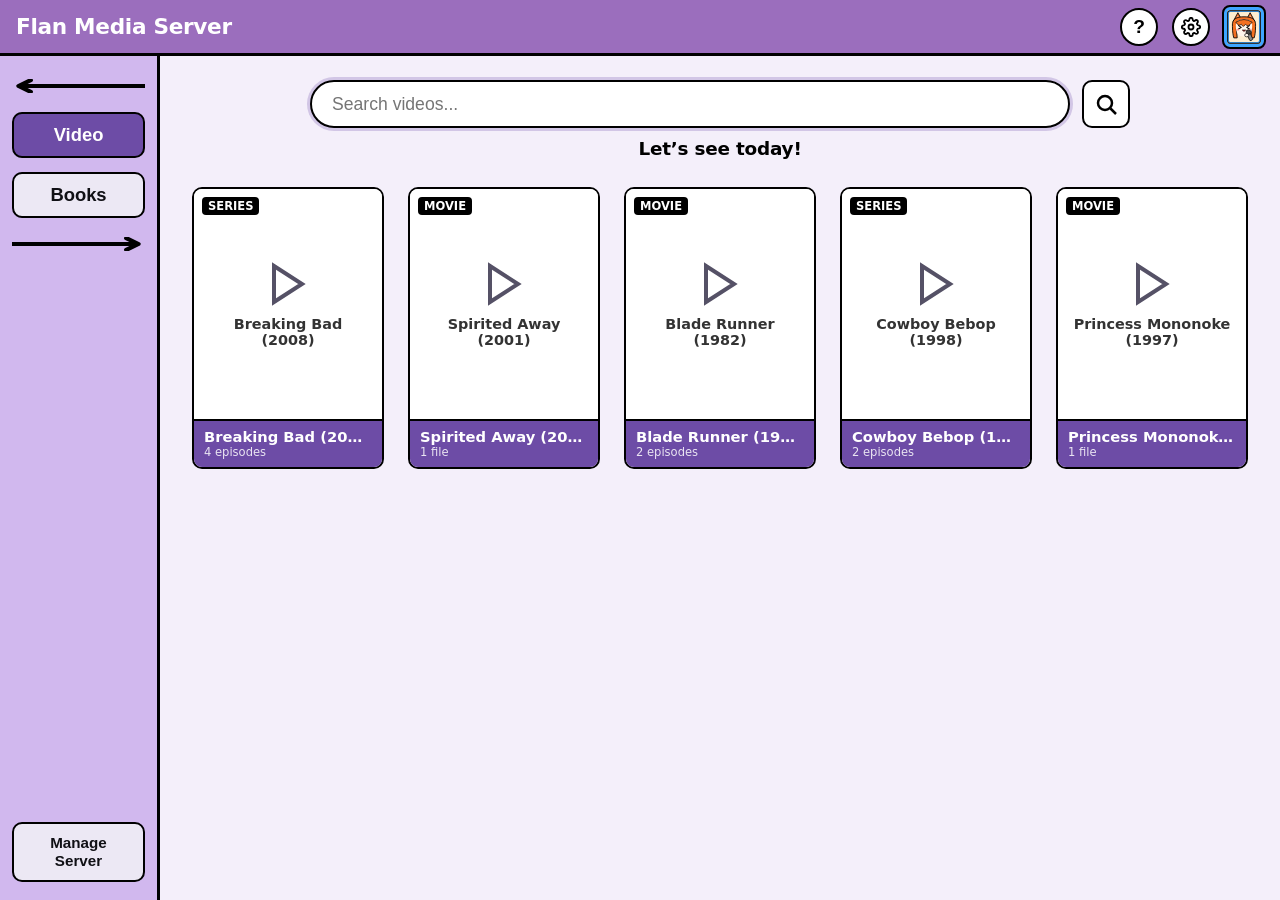
==== prototype-mockup/index.html @ 85c6271f "An actually pretty good prototype!! I designed the interface screens with figma and then quickly mad" ====
<!DOCTYPE html>
<html lang="en">
<head>
  <meta charset="UTF-8">
  <meta name="viewport" content="width=device-width, initial-scale=1.0">
  <title>Flan Media Server - Interactive Prototype</title>
  <link rel="stylesheet" href="css/style.css">
</head>
<body>

  <!-- =========================================================================
       TOP HEADER BAR (Visible across all views)
       ========================================================================= -->
  <header id="top-header" class="top-header">
    <div id="brand-title" class="brand-title" title="Go to Catalog">
      <span>Flan Media Server</span>
    </div>

    <div class="header-tools">
      <!-- ( ? ) Help Button -->
      <button id="help-btn" class="tool-circle-btn" title="Help / Manual">
        ?
      </button>

      <!-- ( ⚙ ) Manage Shortcut Button -->
      <button id="manage-shortcut-btn" class="tool-circle-btn" title="Manage Server">
        <svg viewBox="0 0 24 24" style="width: 20px; height: 20px; stroke: #000; fill: none; stroke-width: 2.2;">
          <circle cx="12" cy="12" r="3" />
          <path d="M19.4 15a1.65 1.65 0 0 0 .33 1.82l.06.06a2 2 0 0 1 0 2.83 2 2 0 0 1-2.83 0l-.06-.06a1.65 1.65 0 0 0-1.82-.33 1.65 1.65 0 0 0-1 1.51V21a2 2 0 0 1-2 2 2 2 0 0 1-2-2v-.09A1.65 1.65 0 0 0 9 19.4a1.65 1.65 0 0 0-1.82.33l-.06.06a2 2 0 0 1-2.83 0 2 2 0 0 1 0-2.83l.06-.06a1.65 1.65 0 0 0 .33-1.82 1.65 1.65 0 0 0-1.51-1H3a2 2 0 0 1-2-2 2 2 0 0 1 2-2h.09A1.65 1.65 0 0 0 4.6 9a1.65 1.65 0 0 0-.33-1.82l-.06-.06a2 2 0 0 1 0-2.83 2 2 0 0 1 2.83 0l.06.06a1.65 1.65 0 0 0 1.82.33H9a1.65 1.65 0 0 0 1-1.51V3a2 2 0 0 1 2-2 2 2 0 0 1 2 2v.09a1.65 1.65 0 0 0 1 1.51 1.65 1.65 0 0 0 1.82-.33l.06-.06a2 2 0 0 1 2.83 0 2 2 0 0 1 0 2.83l-.06.06a1.65 1.65 0 0 0-.33 1.82V9a1.65 1.65 0 0 0 1.51 1H21a2 2 0 0 1 2 2 2 2 0 0 1-2 2h-.09a1.65 1.65 0 0 0-1.51 1z" />
        </svg>
      </button>

      <!-- User Avatar Badge (Mascot from drawing with blue border) -->
      <div id="user-avatar" class="avatar-badge" title="User Profile / Switch Account">
        <img src="assets/avatar.svg" alt="User Avatar" />
      </div>
    </div>
  </header>

  <!-- =========================================================================
       APP CONTAINER (Sidebar + Main Content)
       ========================================================================= -->
  <div id="app-container" class="app-container">
    <!-- Left Sidebar (Images 2 & 3) -->
    <aside id="left-sidebar" class="left-sidebar">
      <!-- Top Decorative Arrow pointing left -->
      <div class="sidebar-arrow">
        <svg viewBox="0 0 100 12" preserveAspectRatio="none">
          <line x1="100" y1="6" x2="6" y2="6" stroke="#000" stroke-width="3.5" />
          <polyline points="14,1 5,6 14,11" fill="none" stroke="#000" stroke-width="3.5" stroke-linecap="round" stroke-linejoin="round" />
        </svg>
      </div>

      <!-- Tactile Video Button -->
      <button id="nav-video-btn" class="sidebar-nav-btn active">
        Video
      </button>

      <!-- Tactile Books Button -->
      <button id="nav-books-btn" class="sidebar-nav-btn">
        Books
      </button>

      <!-- Bottom Decorative Arrow pointing right -->
      <div class="sidebar-arrow">
        <svg viewBox="0 0 100 12" preserveAspectRatio="none">
          <line x1="0" y1="6" x2="94" y2="6" stroke="#000" stroke-width="3.5" />
          <polyline points="86,1 95,6 86,11" fill="none" stroke="#000" stroke-width="3.5" stroke-linecap="round" stroke-linejoin="round" />
        </svg>
      </div>

      <!-- Pinned Bottom Manage Server Button -->
      <div class="sidebar-bottom">
        <button id="nav-manage-btn" class="sidebar-manage-btn">
          Manage<br>Server
        </button>
      </div>
    </aside>

    <!-- Main Content Canvas (Dynamic View Injection) -->
    <main id="main-content" class="main-content">
      <!-- Injected by app.js router -->
    </main>
  </div>

  <!-- =========================================================================
       BUILT-IN HELP & MANUAL MODAL
       ========================================================================= -->
  <div id="help-modal" class="modal-overlay hidden">
    <div class="modal-card">
      <div class="modal-header">
        <h2 style="font-size: 1.3rem; font-weight: 800;">Flan Media Server - Quick Help</h2>
        <button id="close-help-btn" class="modal-close-btn">✕</button>
      </div>
      <div style="line-height: 1.5; font-size: 1rem; color: #222; display: flex; flex-direction: column; gap: 12px;">
        <p><strong>100% Offline, Zero-Bloat Media Server:</strong></p>
        <ul style="padding-left: 20px; display: flex; flex-direction: column; gap: 6px;">
          <li><strong>Navigation:</strong> All browsing is handled strictly via the left sidebar (<em>Video</em> and <em>Books</em>).</li>
          <li><strong>Fixed Directories:</strong> Drop video folders in <code>./media/video</code> and books in <code>./media/books</code>.</li>
          <li><strong>Direct Playback:</strong> Videos stream with kernel zero-copy without transcoding to preserve SBC CPU and SD card life.</li>
          <li><strong>Storage Guard:</strong> Maximum 3 concurrent streams allowed to prevent USB disk head thrashing.</li>
        </ul>
        <div style="margin-top: 8px; padding: 10px; background: #f4effa; border: 2px solid #000; border-radius: 6px; font-size: 0.85rem;">
          <strong>Tip:</strong> Press <code>[ Manage Server ]</code> at the bottom of the sidebar to rescan files or check system metrics.
        </div>
      </div>
    </div>
  </div>

  <!-- Scripts -->
  <script src="js/mock-data.js"></script>
  <script src="js/app.js"></script>
</body>
</html>
---- prototype-mockup/css/style.css ----
/* ==========================================================================
   FLAN MEDIA SERVER - NEO-TACTILE DESIGN SYSTEM & PROTOTYPE STYLES
   ========================================================================== */

:root {
  /* Brand Palettes matching the hand-drawn mockups */
  --header-purple:    #9b6ebd; /* Top bar purple */
  --sidebar-lilac:    #d1b8ee; /* Left sidebar background */
  --active-purple:    #6d4ca6; /* Active sidebar button & card bottom band */
  --access-purple:    #5b3794; /* Login Access button */
  --panel-lilac:      #c7aee7; /* Split login right panel */
  --canvas-lavender:  #f4effa; /* Main catalog content canvas */
  --canvas-welcome:   #f6ecff; /* Login left panel */
  --btn-inactive:     #ece8f4; /* Inactive buttons */
  
  /* High-Contrast Neo-Tactile Borders */
  --border-thick:     2.5px solid #000000;
  --border-structural:3px solid #000000;
  --border-radius-sm: 6px;
  --border-radius-md: 10px;
  --border-radius-lg: 16px;
  --border-radius-pill: 24px;

  /* Typography */
  --text-dark:        #101015;
  --text-white:       #ffffff;
  --text-muted:       #555166;
  --font-family:      system-ui, -apple-system, BlinkMacSystemFont, "Segoe UI", Roboto, sans-serif;
  --font-hand:        "Comic Sans MS", "Chalkboard SE", "Comic Neue", cursive, sans-serif;
}

/* Base Reset */
* {
  box-sizing: border-box;
  margin: 0;
  padding: 0;
}

body {
  font-family: var(--font-family);
  background-color: var(--canvas-lavender);
  color: var(--text-dark);
  height: 100vh;
  display: flex;
  flex-direction: column;
  overflow: hidden;
  user-select: none;
  -webkit-font-smoothing: antialiased;
}

/* ==========================================================================
   TOP HEADER BAR
   ========================================================================== */
.top-header {
  height: 56px;
  background-color: var(--header-purple);
  border-bottom: var(--border-structural);
  display: flex;
  align-items: center;
  justify-content: space-between;
  padding: 0 16px;
  z-index: 100;
  flex-shrink: 0;
}

.brand-title {
  color: var(--text-white);
  font-size: 1.35rem;
  font-weight: 700;
  letter-spacing: -0.3px;
  display: flex;
  align-items: center;
  gap: 10px;
  cursor: pointer;
}

.header-tools {
  display: flex;
  align-items: center;
  gap: 14px;
}

.tool-circle-btn {
  width: 38px;
  height: 38px;
  border-radius: 50%;
  background: #ffffff;
  border: var(--border-thick);
  display: flex;
  align-items: center;
  justify-content: center;
  cursor: pointer;
  font-size: 1.2rem;
  font-weight: 900;
  color: #000;
  transition: transform 0.05s ease;
}

.tool-circle-btn:active {
  transform: translateY(2px);
}

.avatar-badge {
  width: 40px;
  height: 40px;
  border-radius: var(--border-radius-sm);
  border: 3px solid #3ea6ff;
  outline: 2px solid #000;
  overflow: hidden;
  cursor: pointer;
  background: #fdedd0;
  display: flex;
  align-items: center;
  justify-content: center;
}

.avatar-badge img,
.avatar-badge svg {
  width: 100%;
  height: 100%;
  object-fit: cover;
}

/* ==========================================================================
   APP SHELL LAYOUT (Sidebar + Content)
   ========================================================================== */
.app-container {
  display: flex;
  flex: 1;
  height: calc(100vh - 56px);
  overflow: hidden;
}

/* Left Sidebar */
.left-sidebar {
  width: 160px;
  background-color: var(--sidebar-lilac);
  border-right: var(--border-structural);
  display: flex;
  flex-direction: column;
  align-items: center;
  padding: 18px 12px;
  gap: 14px;
  flex-shrink: 0;
  position: relative;
}

.sidebar-arrow {
  width: 100%;
  height: 24px;
  display: flex;
  align-items: center;
  justify-content: center;
}

.sidebar-arrow svg {
  width: 100%;
  height: 14px;
  stroke: #000;
  stroke-width: 2.5;
  fill: #000;
}

.sidebar-nav-btn {
  width: 100%;
  padding: 10px 8px;
  border: var(--border-thick);
  border-radius: var(--border-radius-md);
  background-color: var(--btn-inactive);
  color: var(--text-dark);
  font-size: 1.15rem;
  font-weight: 700;
  cursor: pointer;
  text-align: center;
  transition: transform 0.05s ease;
  outline: none;
}

.sidebar-nav-btn:active {
  transform: translateY(2px);
}

/* Highlighted / Active State (Image 3) */
.sidebar-nav-btn.active {
  background-color: var(--active-purple);
  color: var(--text-white);
  border-color: #000000;
}

/* Focus Outline State (Image 2) */
.sidebar-nav-btn.focused {
  outline: 3px solid #0084ff;
  outline-offset: 1px;
}

.sidebar-bottom {
  margin-top: auto;
  width: 100%;
}

.sidebar-manage-btn {
  width: 100%;
  padding: 10px 6px;
  border: var(--border-thick);
  border-radius: var(--border-radius-md);
  background-color: var(--btn-inactive);
  color: var(--text-dark);
  font-size: 0.95rem;
  font-weight: 700;
  cursor: pointer;
  text-align: center;
  line-height: 1.2;
}

.sidebar-manage-btn:active {
  transform: translateY(2px);
}

.sidebar-manage-btn.active {
  background-color: var(--active-purple);
  color: var(--text-white);
}

/* ==========================================================================
   MAIN CONTENT AREA
   ========================================================================== */
.main-content {
  flex: 1;
  background-color: var(--canvas-lavender);
  overflow-y: auto;
  padding: 24px 32px;
  display: flex;
  flex-direction: column;
}

/* Search Section (Images 2 & 3) */
.search-section {
  display: flex;
  flex-direction: column;
  align-items: center;
  margin-bottom: 28px;
  width: 100%;
}

.search-bar-row {
  display: flex;
  align-items: center;
  gap: 12px;
  width: 100%;
  max-width: 820px;
}

.search-input-wrap {
  flex: 1;
  position: relative;
}

.search-input {
  width: 100%;
  height: 48px;
  padding: 0 20px;
  border-radius: var(--border-radius-pill);
  border: var(--border-thick);
  background-color: #ffffff;
  font-size: 1.1rem;
  font-weight: 500;
  color: #000;
  outline: none;
}

.search-input:focus {
  border-color: #000;
  box-shadow: 0 0 0 3px rgba(109, 76, 166, 0.25);
}

.search-btn {
  width: 48px;
  height: 48px;
  border-radius: var(--border-radius-md);
  border: var(--border-thick);
  background-color: #ffffff;
  display: flex;
  align-items: center;
  justify-content: center;
  cursor: pointer;
  flex-shrink: 0;
}

.search-btn:active {
  transform: translateY(2px);
}

.search-btn svg {
  width: 24px;
  height: 24px;
  stroke: #000;
  stroke-width: 2.5;
  fill: none;
}

.search-tagline {
  margin-top: 10px;
  font-size: 1.15rem;
  font-weight: 600;
  color: #000000;
  letter-spacing: -0.2px;
}

/* Media Card Grid (Image 3) */
.media-grid {
  display: grid;
  grid-template-columns: repeat(auto-fill, minmax(180px, 1fr));
  gap: 24px;
  width: 100%;
  max-width: 1100px;
  margin: 0 auto;
}

/* The Tactile Card */
.media-card {
  aspect-ratio: 3 / 4.4;
  border-radius: var(--border-radius-md);
  border: var(--border-thick);
  background-color: #ffffff;
  overflow: hidden;
  display: flex;
  flex-direction: column;
  cursor: pointer;
  position: relative;
  transition: transform 0.05s ease;
}

.media-card:active {
  transform: translateY(2px);
}

.media-card:hover {
  box-shadow: 4px 4px 0px #000000;
}

/* Upper Poster Area (75% height) */
.card-poster {
  flex: 1;
  background-color: #ffffff;
  display: flex;
  align-items: center;
  justify-content: center;
  overflow: hidden;
  position: relative;
}

.card-poster img {
  width: 100%;
  height: 100%;
  object-fit: cover;
}

.card-poster-placeholder {
  display: flex;
  flex-direction: column;
  align-items: center;
  justify-content: center;
  gap: 8px;
  color: var(--text-muted);
  padding: 12px;
  text-align: center;
}

.card-poster-placeholder svg {
  width: 48px;
  height: 48px;
  stroke: var(--text-muted);
  stroke-width: 1.5;
  fill: none;
}

.card-badge {
  position: absolute;
  top: 8px;
  left: 8px;
  background: #000;
  color: #fff;
  font-size: 0.72rem;
  font-weight: 700;
  padding: 2px 6px;
  border-radius: 4px;
  text-transform: uppercase;
}

/* Lower Purple Footer Band (25% height, Image 3) */
.card-footer-band {
  height: 48px;
  background-color: var(--active-purple);
  border-top: var(--border-thick);
  display: flex;
  flex-direction: column;
  justify-content: center;
  padding: 4px 10px;
  color: var(--text-white);
  flex-shrink: 0;
}

.card-title {
  font-size: 0.92rem;
  font-weight: 700;
  white-space: nowrap;
  overflow: hidden;
  text-overflow: ellipsis;
}

.card-subtitle {
  font-size: 0.72rem;
  opacity: 0.85;
  white-space: nowrap;
  overflow: hidden;
  text-overflow: ellipsis;
}

/* Progress bar inside card */
.card-progress-bar {
  position: absolute;
  bottom: 48px;
  left: 0;
  right: 0;
  height: 4px;
  background: rgba(0, 0, 0, 0.4);
}

.card-progress-fill {
  height: 100%;
  background: #57ab5a;
}

/* ==========================================================================
   VIEW 1: SPLIT START & LOGIN SCREEN (Image 1)
   ========================================================================== */
.split-login-container {
  display: flex;
  height: calc(100vh - 56px);
  width: 100%;
}

.login-left-panel {
  flex: 1.1;
  background-color: var(--canvas-welcome);
  border-right: var(--border-structural);
  display: flex;
  align-items: center;
  justify-content: center;
  padding: 40px;
  position: relative;
  overflow: hidden;
}

.welcome-graphic-wrap {
  width: 100%;
  max-width: 480px;
  display: flex;
  flex-direction: column;
  align-items: center;
  gap: 18px;
}

.welcome-arrow-top,
.welcome-arrow-bottom {
  width: 100%;
  height: 32px;
}

.welcome-arrow-top svg,
.welcome-arrow-bottom svg {
  width: 100%;
  height: 100%;
  stroke: #000000;
  stroke-width: 3.5;
  fill: #000000;
}

.welcome-banner-text {
  font-size: clamp(3rem, 7vw, 5.5rem);
  font-weight: 900;
  color: #000000;
  letter-spacing: -1px;
  transform: rotate(-14deg);
  margin: 15px 0;
  text-shadow: 2px 2px 0px rgba(109, 76, 166, 0.2);
}

.login-right-panel {
  flex: 0.9;
  background-color: var(--panel-lilac);
  display: flex;
  align-items: center;
  justify-content: center;
  padding: 40px;
}

.login-form-box {
  width: 100%;
  max-width: 360px;
  display: flex;
  flex-direction: column;
  gap: 22px;
}

.form-field-group {
  display: flex;
  flex-direction: column;
  gap: 8px;
}

.form-field-label {
  font-size: 1.25rem;
  font-weight: 700;
  color: #000000;
}

/* User Dropdown with custom box chevron (Image 1) */
.tactile-select-wrap {
  position: relative;
  width: 100%;
  height: 52px;
  background-color: var(--btn-inactive);
  border: var(--border-thick);
  border-radius: var(--border-radius-md);
  display: flex;
  align-items: center;
  padding: 0 14px;
}

.tactile-select-wrap select {
  width: 100%;
  height: 100%;
  background: transparent;
  border: none;
  font-size: 1.15rem;
  font-weight: 700;
  color: #000;
  outline: none;
  cursor: pointer;
  appearance: none;
  -webkit-appearance: none;
}

.select-chevron-box {
  position: absolute;
  right: 8px;
  width: 32px;
  height: 32px;
  border: var(--border-thick);
  border-radius: 4px;
  background: transparent;
  display: flex;
  align-items: center;
  justify-content: center;
  pointer-events: none;
}

.select-chevron-box svg {
  width: 14px;
  height: 14px;
  fill: #000;
}

/* PIN Input Field (Image 1) */
.tactile-pin-input {
  width: 100%;
  height: 52px;
  background-color: var(--btn-inactive);
  border: var(--border-thick);
  border-radius: var(--border-radius-md);
  padding: 0 16px;
  font-size: 1.6rem;
  font-weight: 900;
  letter-spacing: 6px;
  color: #000;
  outline: none;
}

.tactile-pin-input:focus {
  background-color: #ffffff;
  border-color: #000;
}

/* Access Button (Image 1) */
.tactile-access-btn {
  margin-top: 10px;
  width: 100%;
  height: 54px;
  background-color: var(--access-purple);
  border: var(--border-thick);
  border-radius: var(--border-radius-md);
  color: var(--text-white);
  font-size: 1.35rem;
  font-weight: 700;
  cursor: pointer;
  transition: transform 0.05s ease;
  outline: none;
}

.tactile-access-btn:active {
  transform: translateY(2px);
}

.login-feedback {
  font-size: 0.95rem;
  font-weight: 600;
  text-align: center;
  min-height: 22px;
}

.login-feedback.error {
  color: #b71c1c;
}

/* Shake Animation on Wrong PIN */
@keyframes tactileShake {
  0%, 100% { transform: translateX(0); }
  20%, 60% { transform: translateX(-8px); }
  40%, 80% { transform: translateX(8px); }
}

.shake {
  animation: tactileShake 0.35s ease;
}

/* ==========================================================================
   VIEW 4: CONTAINER DETAIL MODAL / VIEW
   ========================================================================== */
.detail-container {
  display: flex;
  flex-direction: column;
  gap: 24px;
  max-width: 900px;
  margin: 0 auto;
  width: 100%;
}

.detail-header-card {
  display: flex;
  gap: 24px;
  background: #ffffff;
  border: var(--border-thick);
  border-radius: var(--border-radius-md);
  padding: 20px;
  align-items: flex-start;
}

.detail-poster-box {
  width: 160px;
  aspect-ratio: 2 / 3;
  border: var(--border-thick);
  border-radius: var(--border-radius-sm);
  overflow: hidden;
  background: #f0f0f0;
  flex-shrink: 0;
}

.detail-poster-box img {
  width: 100%;
  height: 100%;
  object-fit: cover;
}

.detail-meta-box {
  flex: 1;
  display: flex;
  flex-direction: column;
  gap: 10px;
}

.detail-title {
  font-size: 1.8rem;
  font-weight: 800;
  color: #000;
}

.detail-synopsis {
  font-size: 1.05rem;
  line-height: 1.5;
  color: var(--text-dark);
}

.playable-items-list {
  display: flex;
  flex-direction: column;
  gap: 10px;
}

.playable-item-row {
  display: flex;
  align-items: center;
  justify-content: space-between;
  padding: 12px 18px;
  background: #ffffff;
  border: var(--border-thick);
  border-radius: var(--border-radius-md);
  transition: transform 0.05s ease;
}

.playable-item-row:hover {
  background: #faf8fc;
}

.playable-item-title {
  font-size: 1.05rem;
  font-weight: 700;
  display: flex;
  align-items: center;
  gap: 12px;
}

.playable-item-actions {
  display: flex;
  align-items: center;
  gap: 12px;
}

.tactile-action-btn {
  padding: 8px 18px;
  background: var(--active-purple);
  color: #fff;
  border: var(--border-thick);
  border-radius: var(--border-radius-sm);
  font-size: 0.95rem;
  font-weight: 700;
  cursor: pointer;
}

.tactile-action-btn:active {
  transform: translateY(2px);
}

.tactile-action-btn.secondary {
  background: var(--btn-inactive);
  color: #000;
}

/* ==========================================================================
   VIEW 6: VIDEO PLAYER PREVIEW (Watch View)
   ========================================================================== */
.player-container {
  display: flex;
  flex-direction: column;
  height: 100%;
  background: #000000;
  color: #ffffff;
  position: relative;
  overflow: hidden;
}

.player-top-bar {
  height: 48px;
  display: flex;
  align-items: center;
  padding: 0 16px;
  gap: 16px;
  background: rgba(0, 0, 0, 0.85);
  border-bottom: 2px solid #333;
  z-index: 10;
}

.player-back-btn {
  background: var(--active-purple);
  color: #fff;
  border: 2px solid #fff;
  border-radius: 6px;
  padding: 4px 12px;
  font-weight: 700;
  cursor: pointer;
}

.player-screen-area {
  flex: 1;
  display: flex;
  align-items: center;
  justify-content: center;
  background: #111;
  position: relative;
}

/* Auto-Resume Prompt Banner */
.resume-banner-overlay {
  position: absolute;
  background: rgba(20, 20, 30, 0.95);
  border: 3px solid #ffffff;
  border-radius: var(--border-radius-md);
  padding: 24px;
  display: flex;
  flex-direction: column;
  align-items: center;
  gap: 16px;
  text-align: center;
  z-index: 50;
  box-shadow: 0 8px 30px rgba(0,0,0,0.8);
}

.resume-buttons-row {
  display: flex;
  gap: 14px;
}

/* ==========================================================================
   VIEW 7: MANAGE SERVER VIEW
   ========================================================================== */
.manage-container {
  max-width: 800px;
  margin: 0 auto;
  width: 100%;
  display: flex;
  flex-direction: column;
  gap: 24px;
}

.manage-card {
  background: #ffffff;
  border: var(--border-thick);
  border-radius: var(--border-radius-md);
  padding: 20px;
  display: flex;
  flex-direction: column;
  gap: 16px;
}

.manage-card h2 {
  font-size: 1.4rem;
  border-bottom: 2px solid #eee;
  padding-bottom: 8px;
}

.metrics-row {
  display: flex;
  gap: 20px;
}

.metric-box {
  flex: 1;
  padding: 16px;
  background: var(--canvas-lavender);
  border: var(--border-thick);
  border-radius: var(--border-radius-sm);
  display: flex;
  flex-direction: column;
  gap: 6px;
}

.metric-val {
  font-size: 1.5rem;
  font-weight: 800;
  color: var(--active-purple);
}

/* ==========================================================================
   MODALS (Help Dialog)
   ========================================================================== */
.modal-overlay {
  position: fixed;
  inset: 0;
  background: rgba(0, 0, 0, 0.55);
  display: flex;
  align-items: center;
  justify-content: center;
  z-index: 200;
}

.modal-card {
  background: #ffffff;
  border: var(--border-structural);
  border-radius: var(--border-radius-lg);
  width: 90%;
  max-width: 520px;
  padding: 24px;
  display: flex;
  flex-direction: column;
  gap: 16px;
  box-shadow: 8px 8px 0px #000;
}

.modal-header {
  display: flex;
  justify-content: space-between;
  align-items: center;
  border-bottom: 2px solid #000;
  padding-bottom: 8px;
}

.modal-close-btn {
  width: 32px;
  height: 32px;
  border: 2px solid #000;
  border-radius: 4px;
  background: #f0f0f0;
  font-weight: 800;
  cursor: pointer;
}

/* Hidden Utility Class */
.hidden {
  display: none !important;
}
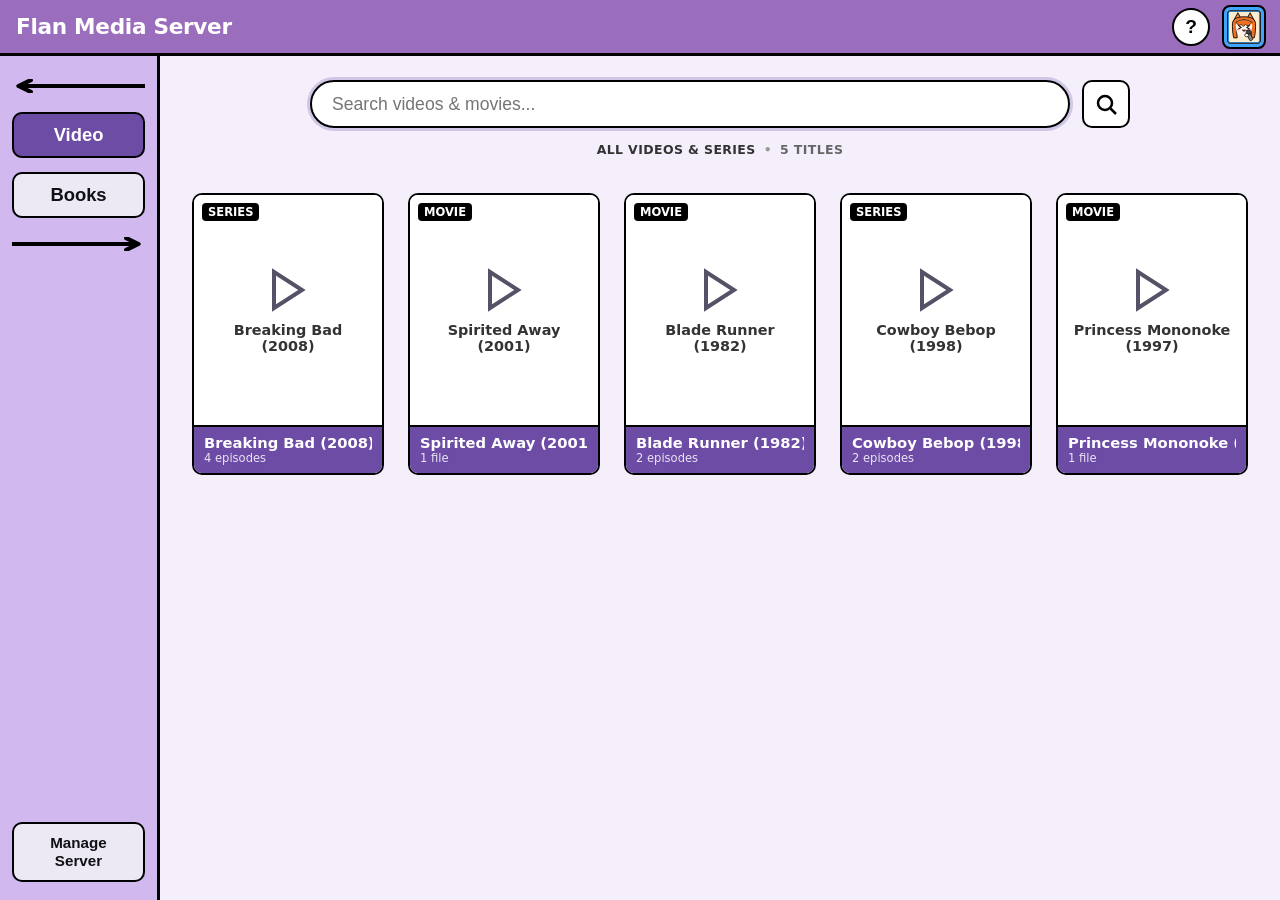
==== commit 137d25d0: "Defining the User Interface design for the platform The considerations are:  Very high contrast in c" ====
--- a/prototype-mockup/index.html
+++ b/prototype-mockup/index.html
@@ -9,7 +9,7 @@
 <body>
 
   <!-- =========================================================================
-       TOP HEADER BAR (Visible across all views)
+       TOP HEADER BAR (Visible across all authenticated views)
        ========================================================================= -->
   <header id="top-header" class="top-header">
     <div id="brand-title" class="brand-title" title="Go to Catalog">
@@ -17,22 +17,14 @@
     </div>
 
     <div class="header-tools">
-      <!-- ( ? ) Help Button -->
-      <button id="help-btn" class="tool-circle-btn" title="Help / Manual">
+      <!-- ( ? ) Help / Software Manual Button -->
+      <button id="help-btn" class="tool-circle-btn" title="Software Manual & About">
         ?
       </button>
 
-      <!-- ( ⚙ ) Manage Shortcut Button -->
-      <button id="manage-shortcut-btn" class="tool-circle-btn" title="Manage Server">
-        <svg viewBox="0 0 24 24" style="width: 20px; height: 20px; stroke: #000; fill: none; stroke-width: 2.2;">
-          <circle cx="12" cy="12" r="3" />
-          <path d="M19.4 15a1.65 1.65 0 0 0 .33 1.82l.06.06a2 2 0 0 1 0 2.83 2 2 0 0 1-2.83 0l-.06-.06a1.65 1.65 0 0 0-1.82-.33 1.65 1.65 0 0 0-1 1.51V21a2 2 0 0 1-2 2 2 2 0 0 1-2-2v-.09A1.65 1.65 0 0 0 9 19.4a1.65 1.65 0 0 0-1.82.33l-.06.06a2 2 0 0 1-2.83 0 2 2 0 0 1 0-2.83l.06-.06a1.65 1.65 0 0 0 .33-1.82 1.65 1.65 0 0 0-1.51-1H3a2 2 0 0 1-2-2 2 2 0 0 1 2-2h.09A1.65 1.65 0 0 0 4.6 9a1.65 1.65 0 0 0-.33-1.82l-.06-.06a2 2 0 0 1 0-2.83 2 2 0 0 1 2.83 0l.06.06a1.65 1.65 0 0 0 1.82.33H9a1.65 1.65 0 0 0 1-1.51V3a2 2 0 0 1 2-2 2 2 0 0 1 2 2v.09a1.65 1.65 0 0 0 1 1.51 1.65 1.65 0 0 0 1.82-.33l.06-.06a2 2 0 0 1 2.83 0 2 2 0 0 1 0 2.83l-.06.06a1.65 1.65 0 0 0-.33 1.82V9a1.65 1.65 0 0 0 1.51 1H21a2 2 0 0 1 2 2 2 2 0 0 1-2 2h-.09a1.65 1.65 0 0 0-1.51 1z" />
-        </svg>
-      </button>
-
-      <!-- User Avatar Badge (Mascot from drawing with blue border) -->
-      <div id="user-avatar" class="avatar-badge" title="User Profile / Switch Account">
-        <img src="assets/avatar.svg" alt="User Avatar" />
+      <!-- User Avatar Badge (Opens My Profile Modal) -->
+      <div id="user-avatar" class="avatar-badge" title="My Profile & Settings">
+        <!-- Injected by JS -->
       </div>
     </div>
   </header>
@@ -41,9 +33,9 @@
        APP CONTAINER (Sidebar + Main Content)
        ========================================================================= -->
   <div id="app-container" class="app-container">
-    <!-- Left Sidebar (Images 2 & 3) -->
+    <!-- Left Sidebar (Desktop) / Bottom Navigation Bar (Mobile) -->
     <aside id="left-sidebar" class="left-sidebar">
-      <!-- Top Decorative Arrow pointing left -->
+      <!-- Top Decorative Arrow (Desktop only) -->
       <div class="sidebar-arrow">
         <svg viewBox="0 0 100 12" preserveAspectRatio="none">
           <line x1="100" y1="6" x2="6" y2="6" stroke="#000" stroke-width="3.5" />
@@ -61,7 +53,7 @@
         Books
       </button>
 
-      <!-- Bottom Decorative Arrow pointing right -->
+      <!-- Bottom Decorative Arrow (Desktop only) -->
       <div class="sidebar-arrow">
         <svg viewBox="0 0 100 12" preserveAspectRatio="none">
           <line x1="0" y1="6" x2="94" y2="6" stroke="#000" stroke-width="3.5" />
@@ -72,7 +64,8 @@
       <!-- Pinned Bottom Manage Server Button -->
       <div class="sidebar-bottom">
         <button id="nav-manage-btn" class="sidebar-manage-btn">
-          Manage<br>Server
+          <span class="desktop-manage-label">Manage<br>Server</span>
+          <span class="mobile-manage-label">Manage</span>
         </button>
       </div>
     </aside>
@@ -84,28 +77,98 @@
   </div>
 
   <!-- =========================================================================
-       BUILT-IN HELP & MANUAL MODAL
+       UNIFIED MY PROFILE MODAL
        ========================================================================= -->
-  <div id="help-modal" class="modal-overlay hidden">
+  <div id="profile-modal" class="modal-overlay hidden">
+    <div class="modal-card profile-modal-card">
+      <div class="modal-header">
+        <h2 style="font-size: 1.3rem; font-weight: 800;">My Profile</h2>
+        <button id="close-profile-btn" class="modal-close-btn">✕</button>
+      </div>
+
+      <form id="profile-form" style="display: flex; flex-direction: column; gap: 14px;">
+        <!-- Username Field -->
+        <div>
+          <label class="form-field-label" for="profile-username-input">Profile Name:</label>
+          <input type="text" id="profile-username-input" class="tactile-text-input" required />
+        </div>
+
+        <!-- Avatar Presets -->
+        <div>
+          <label class="form-field-label">Avatar Companion:</label>
+          <div id="profile-avatars-grid" class="preset-avatars-grid">
+            <!-- Rendered by JS -->
+          </div>
+        </div>
+
+        <!-- Custom Photo Upload -->
+        <div class="custom-avatar-section">
+          <label class="form-field-label" for="profile-avatar-file">Or Upload Custom Photo (Max 2MB):</label>
+          <input type="file" id="profile-avatar-file" accept="image/png, image/jpeg, image/webp" class="tactile-file-input" />
+        </div>
+
+        <!-- Change PIN -->
+        <div>
+          <label class="form-field-label" for="profile-pin-input">Change PIN (4-6 digits):</label>
+          <input type="password" id="profile-pin-input" class="tactile-text-input" placeholder="Leave blank to keep current" maxlength="6" />
+        </div>
+
+        <div id="profile-feedback" class="avatar-feedback"></div>
+
+        <div style="display: flex; gap: 10px; margin-top: 4px;">
+          <button type="submit" class="tactile-action-btn" style="flex: 1;">Save Changes</button>
+        </div>
+
+        <!-- Prominent Log Out Button -->
+        <div style="border-top: 2px solid #eee; padding-top: 12px; margin-top: 4px;">
+          <button type="button" id="profile-logout-btn" class="tactile-action-btn danger" style="width: 100%;">
+            🚪 Log Out
+          </button>
+        </div>
+      </form>
+    </div>
+  </div>
+
+  <!-- =========================================================================
+       ADD USER MODAL (Manage Server)
+       ========================================================================= -->
+  <div id="add-user-modal" class="modal-overlay hidden">
     <div class="modal-card">
       <div class="modal-header">
-        <h2 style="font-size: 1.3rem; font-weight: 800;">Flan Media Server - Quick Help</h2>
-        <button id="close-help-btn" class="modal-close-btn">✕</button>
+        <h2 style="font-size: 1.3rem; font-weight: 800;">Add New Household User</h2>
+        <button id="close-add-user-btn" class="modal-close-btn">✕</button>
       </div>
-      <div style="line-height: 1.5; font-size: 1rem; color: #222; display: flex; flex-direction: column; gap: 12px;">
-        <p><strong>100% Offline, Zero-Bloat Media Server:</strong></p>
-        <ul style="padding-left: 20px; display: flex; flex-direction: column; gap: 6px;">
-          <li><strong>Navigation:</strong> All browsing is handled strictly via the left sidebar (<em>Video</em> and <em>Books</em>).</li>
-          <li><strong>Fixed Directories:</strong> Drop video folders in <code>./media/video</code> and books in <code>./media/books</code>.</li>
-          <li><strong>Direct Playback:</strong> Videos stream with kernel zero-copy without transcoding to preserve SBC CPU and SD card life.</li>
-          <li><strong>Storage Guard:</strong> Maximum 3 concurrent streams allowed to prevent USB disk head thrashing.</li>
-        </ul>
-        <div style="margin-top: 8px; padding: 10px; background: #f4effa; border: 2px solid #000; border-radius: 6px; font-size: 0.85rem;">
-          <strong>Tip:</strong> Press <code>[ Manage Server ]</code> at the bottom of the sidebar to rescan files or check system metrics.
+      <form id="add-user-form" style="display: flex; flex-direction: column; gap: 14px;">
+        <div>
+          <label class="form-field-label" for="new-user-name">Username:</label>
+          <input type="text" id="new-user-name" class="tactile-text-input" placeholder="e.g. Sarah" required />
         </div>
-      </div>
+        <div>
+          <label class="form-field-label" for="new-user-pin">4-Digit PIN:</label>
+          <input type="password" id="new-user-pin" class="tactile-text-input" placeholder="e.g. 5678" maxlength="6" required />
+        </div>
+        <div>
+          <label class="form-field-label" for="new-user-role">Role:</label>
+          <div class="tactile-select-wrap">
+            <select id="new-user-role">
+              <option value="user">Standard User (Family / Kids)</option>
+              <option value="admin">Administrator</option>
+            </select>
+          </div>
+        </div>
+        <div>
+          <label class="form-field-label">Choose Starting Avatar:</label>
+          <div id="new-user-avatars-grid" class="preset-avatars-grid">
+            <!-- Rendered by JS -->
+          </div>
+        </div>
+        <div id="add-user-feedback" class="avatar-feedback"></div>
+        <button type="submit" class="tactile-action-btn" style="width: 100%;">Create Profile</button>
+      </form>
     </div>
   </div>
+
+
 
   <!-- Scripts -->
   <script src="js/mock-data.js"></script>
--- a/prototype-mockup/css/style.css
+++ b/prototype-mockup/css/style.css
@@ -221,6 +221,14 @@
   color: var(--text-white);
 }
 
+.desktop-manage-label {
+  display: inline;
+}
+
+.mobile-manage-label {
+  display: none;
+}
+
 /* ==========================================================================
    MAIN CONTENT AREA
    ========================================================================== */
@@ -406,6 +414,32 @@
   white-space: nowrap;
   overflow: hidden;
   text-overflow: ellipsis;
+  position: relative;
+  display: block;
+}
+
+.card-title .title-text {
+  display: inline-block;
+  white-space: nowrap;
+  will-change: transform;
+}
+
+/* Horizontal scrolling marquee on hover for overflowing titles */
+.media-card:hover .card-title.is-overflowing {
+  text-overflow: clip;
+}
+
+.media-card:hover .card-title.is-overflowing .title-text {
+  animation: title-marquee var(--marquee-duration, 4s) linear infinite alternate;
+}
+
+@keyframes title-marquee {
+  0%, 20% {
+    transform: translateX(0);
+  }
+  80%, 100% {
+    transform: translateX(var(--scroll-offset, -60px));
+  }
 }
 
 .card-subtitle {
@@ -869,6 +903,9 @@
   border-radius: var(--border-radius-lg);
   width: 90%;
   max-width: 520px;
+  max-height: 85vh;
+  overflow-y: auto;
+  position: relative;
   padding: 24px;
   display: flex;
   flex-direction: column;
@@ -876,12 +913,33 @@
   box-shadow: 8px 8px 0px #000;
 }
 
+/* Tactile scrollbars for modals */
+.modal-card::-webkit-scrollbar {
+  width: 8px;
+}
+.modal-card::-webkit-scrollbar-track {
+  background: #f4effa;
+  border-left: 1.5px solid #000000;
+}
+.modal-card::-webkit-scrollbar-thumb {
+  background: var(--active-purple);
+  border: 1.5px solid #000000;
+}
+.modal-card::-webkit-scrollbar-thumb:hover {
+  background: #49176e;
+}
+
 .modal-header {
+  position: sticky;
+  top: -24px;
+  background: #ffffff;
+  z-index: 10;
+  margin: -24px -24px 0 -24px;
+  padding: 20px 24px 12px 24px;
   display: flex;
   justify-content: space-between;
   align-items: center;
   border-bottom: 2px solid #000;
-  padding-bottom: 8px;
 }
 
 .modal-close-btn {
@@ -894,7 +952,987 @@
   cursor: pointer;
 }
 
+.modal-close-btn:hover {
+  background: #e0e0e0;
+}
+
+.modal-close-btn:active {
+  transform: translateY(1px);
+}
+
+/* Whimsical Avatar Modal Styles */
+.avatar-modal-card {
+  max-width: 560px;
+}
+
+.preset-avatars-grid {
+  display: grid;
+  grid-template-columns: repeat(3, 1fr);
+  gap: 12px;
+}
+
+.preset-avatar-btn {
+  display: flex;
+  flex-direction: column;
+  align-items: center;
+  justify-content: center;
+  background: #ffffff;
+  border: var(--border-thick);
+  border-radius: var(--border-radius-md);
+  padding: 10px 6px;
+  cursor: pointer;
+  transition: transform 0.05s ease, box-shadow 0.05s ease;
+  position: relative;
+}
+
+.preset-avatar-btn:hover {
+  transform: translateY(-2px);
+  box-shadow: 3px 3px 0 #000;
+}
+
+.preset-avatar-btn:active {
+  transform: translateY(1px);
+  box-shadow: 1px 1px 0 #000;
+}
+
+.preset-avatar-btn.active {
+  border: 3px solid var(--active-purple);
+  box-shadow: 4px 4px 0 var(--active-purple);
+  background: #f9f5ff;
+}
+
+.preset-avatar-btn svg,
+.preset-avatar-btn img {
+  width: 54px;
+  height: 54px;
+  border-radius: 4px;
+}
+
+.preset-avatar-label {
+  font-size: 0.78rem;
+  font-weight: 700;
+  margin-top: 6px;
+  color: #222;
+}
+
+.custom-avatar-section {
+  margin-top: 14px;
+  padding-top: 14px;
+  border-top: 2px dashed #bbb;
+}
+
+.tactile-file-input {
+  border: var(--border-thick);
+  border-radius: var(--border-radius-sm);
+  padding: 8px 12px;
+  font-family: inherit;
+  font-size: 0.85rem;
+  background: #fafafa;
+  flex: 1;
+  cursor: pointer;
+}
+
+.avatar-feedback {
+  font-size: 0.85rem;
+  font-weight: 700;
+  min-height: 20px;
+  margin-top: 8px;
+}
+
+.avatar-feedback.success {
+  color: #2e7d32;
+}
+
+.avatar-feedback.error {
+  color: #c62828;
+}
+
+/* VLC & Direct Download Buttons */
+.tactile-action-btn.vlc {
+  background: #ff6f00;
+  color: #ffffff;
+}
+
+.tactile-action-btn.download {
+  background: #e8eaf6;
+  color: #1a237e;
+}
+
+.player-codec-fallback-bar {
+  background: #222228;
+  border-top: 2px solid #444;
+  padding: 8px 16px;
+  display: flex;
+  justify-content: space-between;
+  align-items: center;
+  font-size: 0.88rem;
+  color: #ccc;
+}
+
+.player-codec-fallback-bar a,
+.player-codec-fallback-bar button {
+  color: #ff9800;
+  font-weight: 700;
+  text-decoration: underline;
+  cursor: pointer;
+  background: none;
+  border: none;
+  font-size: 0.88rem;
+}
+
+/* Modal Tabs (Software Manual & About) */
+.modal-tabs {
+  display: flex;
+  gap: 8px;
+}
+
+
+/* Tactile Text Input */
+.tactile-text-input {
+  width: 100%;
+  border: var(--border-thick);
+  border-radius: var(--border-radius-sm);
+  padding: 10px 12px;
+  font-family: inherit;
+  font-size: 0.95rem;
+  background: #ffffff;
+  outline: none;
+}
+
+.tactile-text-input:focus {
+  border-color: var(--active-purple);
+  box-shadow: 0 0 0 2px var(--active-purple);
+}
+
+/* Danger Button (Log Out) */
+.tactile-action-btn.danger {
+  background: #b71c1c;
+  color: #ffffff;
+}
+
+.tactile-action-btn.danger:hover {
+  background: #c62828;
+}
+
+/* Compact Tactile Status & Filter Strip */
+.catalog-status-strip {
+  display: flex;
+  align-items: center;
+  gap: 8px;
+  margin-top: 10px;
+  margin-bottom: 4px;
+  padding: 4px 2px;
+  font-size: 0.78rem;
+  font-weight: 700;
+  letter-spacing: 0.4px;
+  color: #555555;
+  text-transform: uppercase;
+}
+
+.catalog-status-strip.filtered {
+  background: #fbf8fe;
+  border: 1.5px solid #000000;
+  border-radius: 4px;
+  padding: 4px 10px;
+  color: #111111;
+  display: inline-flex;
+}
+
+.status-indicator-tag {
+  background: var(--active-purple);
+  color: #ffffff;
+  padding: 1px 6px;
+  border-radius: 3px;
+  font-size: 0.70rem;
+  font-weight: 800;
+}
+
+.status-query-text {
+  font-weight: 800;
+  color: #000000;
+}
+
+.status-match-count {
+  color: #555555;
+  font-weight: 600;
+}
+
+.tactile-clear-btn {
+  background: #ffffff;
+  border: 1.5px solid #000000;
+  border-radius: 3px;
+  font-size: 0.72rem;
+  font-weight: 800;
+  padding: 2px 7px;
+  cursor: pointer;
+  margin-left: 6px;
+  box-shadow: 1px 1px 0px #000;
+  color: #b71c1c;
+}
+
+.tactile-clear-btn:hover {
+  background: #ffebee;
+}
+
+.tactile-clear-btn:active {
+  transform: translateY(1px);
+  box-shadow: 0 0 0 #000;
+}
+
+.status-section-name {
+  color: #333333;
+  font-weight: 800;
+}
+
+.status-divider {
+  color: #999999;
+}
+
+.status-total-count {
+  color: #666666;
+}
+
+/* ==========================================================================
+   DEDICATED SOFTWARE MANUAL & ABOUT VIEW (#view-manual)
+   ========================================================================== */
+.manual-view-container {
+  display: flex;
+  flex-direction: column;
+  height: calc(100vh - 56px);
+  width: 100%;
+  background: var(--canvas-main);
+  overflow: hidden;
+}
+
+.main-content.manual-mode {
+  padding: 0 !important;
+  background-color: var(--canvas-main);
+  overflow-y: auto;
+}
+
+.manual-top-bar {
+  height: 54px;
+  background: #ffffff;
+  border-bottom: var(--border-structural);
+  display: flex;
+  align-items: center;
+  justify-content: space-between;
+  padding: 0 24px;
+  flex-shrink: 0;
+}
+
+.manual-back-btn {
+  display: inline-flex;
+  align-items: center;
+  gap: 8px;
+  background: var(--sidebar-lilac);
+  border: var(--border-thick);
+  border-radius: var(--border-radius-sm);
+  padding: 6px 14px;
+  font-weight: 800;
+  font-size: 0.88rem;
+  cursor: pointer;
+  box-shadow: 2px 2px 0px #000;
+  transition: transform 0.05s ease;
+}
+
+.manual-back-btn:hover {
+  background: #d8c7ed;
+}
+
+.manual-back-btn:active {
+  transform: translateY(1px);
+  box-shadow: 1px 1px 0px #000;
+}
+
+.back-text-desktop {
+  display: inline;
+}
+
+.back-text-mobile {
+  display: none;
+}
+
+.manual-title-cluster {
+  display: flex;
+  align-items: center;
+  gap: 12px;
+}
+
+.manual-main-title {
+  font-size: 1.1rem;
+  font-weight: 800;
+  color: #111;
+  letter-spacing: -0.3px;
+}
+
+.manual-version-pill {
+  background: var(--active-purple);
+  color: #ffffff;
+  font-size: 0.72rem;
+  font-weight: 800;
+  padding: 2px 8px;
+  border-radius: 4px;
+  border: 1px solid #000;
+}
+
+.manual-offline-tag {
+  display: block;
+  font-size: 0.82rem;
+  font-weight: 700;
+  color: #555;
+}
+
+.manual-layout {
+  display: flex;
+  flex: 1;
+  overflow: hidden;
+}
+
+/* Left Table of Contents Sidebar */
+.manual-toc-sidebar {
+  width: 250px;
+  background: #faf7fd;
+  border-right: var(--border-structural);
+  padding: 20px 14px;
+  display: flex;
+  flex-direction: column;
+  gap: 6px;
+  flex-shrink: 0;
+  overflow-y: auto;
+}
+
+.toc-heading {
+  font-size: 0.72rem;
+  font-weight: 800;
+  text-transform: uppercase;
+  color: #666;
+  letter-spacing: 0.5px;
+  margin-bottom: 8px;
+  padding-left: 6px;
+}
+
+.toc-nav-link {
+  display: flex;
+  align-items: center;
+  gap: 8px;
+  padding: 9px 12px;
+  border-radius: var(--border-radius-sm);
+  border: 1.5px solid transparent;
+  color: #222;
+  text-decoration: none;
+  font-size: 0.85rem;
+  font-weight: 700;
+  cursor: pointer;
+  transition: all 0.1s ease;
+}
+
+.toc-nav-link:hover {
+  background: #ede4f7;
+  border-color: #000;
+}
+
+.toc-nav-link.active {
+  background: var(--active-purple);
+  color: #fff;
+  border-color: #000;
+  box-shadow: 2px 2px 0px #000;
+}
+
+/* Right Content Reading Pane */
+.manual-content-pane {
+  flex: 1;
+  overflow-y: auto;
+  padding: 28px 40px 60px 40px;
+  display: flex;
+  flex-direction: column;
+  gap: 28px;
+  scroll-behavior: smooth;
+}
+
+/* Tactile scrollbars for manual content */
+.manual-content-pane::-webkit-scrollbar,
+.manual-toc-sidebar::-webkit-scrollbar {
+  width: 8px;
+}
+.manual-content-pane::-webkit-scrollbar-track,
+.manual-toc-sidebar::-webkit-scrollbar-track {
+  background: #f4effa;
+  border-left: 1.5px solid #000000;
+}
+.manual-content-pane::-webkit-scrollbar-thumb,
+.manual-toc-sidebar::-webkit-scrollbar-thumb {
+  background: var(--active-purple);
+  border: 1.5px solid #000000;
+}
+
+.manual-section-card {
+  background: #ffffff;
+  border: var(--border-structural);
+  border-radius: var(--border-radius-md);
+  padding: 22px 26px;
+  box-shadow: 4px 4px 0px #000;
+  display: flex;
+  flex-direction: column;
+  gap: 14px;
+  scroll-margin-top: 110px;
+}
+
+.manual-section-header {
+  display: flex;
+  align-items: center;
+  gap: 10px;
+  border-bottom: 2px solid #000;
+  padding-bottom: 10px;
+}
+
+.manual-section-num {
+  width: 26px;
+  height: 26px;
+  border-radius: 4px;
+  background: var(--active-purple);
+  color: #fff;
+  font-weight: 800;
+  font-size: 0.82rem;
+  display: flex;
+  align-items: center;
+  justify-content: center;
+  border: 1.5px solid #000;
+  flex-shrink: 0;
+}
+
+.manual-section-title {
+  font-size: 1.15rem;
+  font-weight: 800;
+  color: #111;
+}
+
+.manual-body-text {
+  font-size: 0.92rem;
+  line-height: 1.6;
+  color: #222;
+}
+
+.manual-code-box {
+  background: #1e1e24;
+  border: 2px solid #000;
+  border-radius: 6px;
+  overflow: hidden;
+  box-shadow: 2px 2px 0px #000;
+}
+
+.manual-code-header {
+  display: flex;
+  justify-content: space-between;
+  align-items: center;
+  background: #282832;
+  border-bottom: 1.5px solid #000;
+  padding: 6px 12px;
+}
+
+.manual-code-lang {
+  font-family: ui-monospace, SFMono-Regular, Menlo, Monaco, Consolas, monospace;
+  font-size: 0.70rem;
+  font-weight: 800;
+  color: #a5d6ff;
+  letter-spacing: 0.5px;
+}
+
+.manual-code-pre {
+  margin: 0;
+  padding: 12px 14px;
+  overflow-x: auto;
+  font-family: ui-monospace, SFMono-Regular, Menlo, Monaco, Consolas, monospace;
+  font-size: 0.84rem;
+  line-height: 1.45;
+  color: #e6edf3;
+  white-space: pre;
+}
+
+.manual-copy-btn {
+  background: #3e3e4f;
+  color: #ffffff;
+  border: 1.5px solid #000000;
+  border-radius: 4px;
+  font-size: 0.72rem;
+  font-weight: 800;
+  padding: 3px 8px;
+  cursor: pointer;
+  flex-shrink: 0;
+  box-shadow: 1px 1px 0px #000;
+  transition: transform 0.05s ease;
+}
+
+.manual-copy-btn:hover {
+  background: #4f4f65;
+}
+
+.manual-copy-btn:active {
+  transform: translateY(1px);
+}
+
+.manual-specs-table {
+  width: 100%;
+  border-collapse: collapse;
+  font-size: 0.88rem;
+  margin-top: 4px;
+}
+
+.manual-specs-table td {
+  padding: 8px 6px;
+  border-bottom: 1px solid #e0e0e0;
+}
+
+.manual-specs-table td:first-child {
+  font-weight: 700;
+  color: #555;
+  width: 150px;
+}
+
+/* ==========================================================================
+   MOBILE RESPONSIVENESS (<= 768px: Bottom Navigation Bar & Fluid Grid)
+   ========================================================================== */
+@media (max-width: 768px) {
+  /* App container adjustments */
+  .app-container {
+    height: calc(100vh - 56px);
+  }
+
+  /* Relocate left sidebar to fixed bottom navigation bar */
+  .left-sidebar {
+    position: fixed;
+    bottom: 0;
+    left: 0;
+    right: 0;
+    width: 100%;
+    height: 56px;
+    flex-direction: row;
+    padding: 0 !important;
+    gap: 0 !important;
+    align-items: stretch !important;
+    border-right: none;
+    border-top: 2.5px solid #000000;
+    z-index: 100;
+    background: #ffffff;
+    box-shadow: 0 -2px 0px rgba(0, 0, 0, 0.08);
+  }
+
+  /* Bottom bar tactile buttons */
+  .sidebar-nav-btn {
+    flex: 1;
+    height: 100%;
+    margin: 0;
+    padding: 0 4px;
+    border: none;
+    border-radius: 0;
+    border-right: 2px solid #000000;
+    background: #ffffff;
+    color: #111111;
+    font-size: 0.95rem;
+    font-weight: 800;
+    display: flex;
+    align-items: center;
+    justify-content: center;
+    cursor: pointer;
+    text-align: center;
+    transition: background 0.1s ease;
+  }
+
+  .sidebar-nav-btn.active {
+    background: var(--active-purple) !important;
+    color: #ffffff !important;
+  }
+
+  .sidebar-bottom {
+    flex: 1;
+    height: 100%;
+    margin: 0;
+    padding: 0;
+    display: flex;
+    border-right: none;
+  }
+
+  .sidebar-manage-btn {
+    width: 100%;
+    height: 100%;
+    margin: 0;
+    padding: 0 4px;
+    border: none;
+    border-radius: 0;
+    background: #ffffff;
+    color: #111111;
+    font-size: 0.95rem;
+    font-weight: 800;
+    display: flex;
+    align-items: center;
+    justify-content: center;
+    cursor: pointer;
+    text-align: center;
+    transition: background 0.1s ease;
+  }
+
+  .sidebar-manage-btn.active {
+    background: var(--active-purple) !important;
+    color: #ffffff !important;
+  }
+
+  .sidebar-nav-btn:hover:not(.active),
+  .sidebar-manage-btn:hover:not(.active) {
+    background: #f4effa !important;
+  }
+
+  .sidebar-nav-btn:active,
+  .sidebar-manage-btn:active {
+    transform: none !important;
+  }
+
+  .desktop-manage-label {
+    display: none !important;
+  }
+
+  .mobile-manage-label {
+    display: inline !important;
+  }
+
+  /* Hide decorative desktop arrows on mobile */
+  .sidebar-arrow {
+    display: none !important;
+  }
+
+  /* Main content scrolls freely above the fixed bottom navigation bar */
+  .main-content {
+    padding: 14px 12px 76px 12px !important;
+    overflow-y: auto;
+  }
+
+  /* Two-column media catalog grid on mobile */
+  .media-grid {
+    grid-template-columns: repeat(2, 1fr) !important;
+    gap: 10px !important;
+  }
+
+  /* Shrunk tactile cards for mobile grid */
+  .media-card {
+    aspect-ratio: 2 / 2.9 !important;
+    border: 2px solid #000000 !important;
+    border-radius: 6px !important;
+    box-shadow: 2px 2px 0px #000000 !important;
+  }
+
+  .card-poster {
+    flex: 1;
+    min-height: 0;
+    background-color: #ffffff;
+  }
+
+  .card-poster-placeholder {
+    padding: 6px 4px !important;
+    gap: 4px !important;
+  }
+
+  .card-poster-placeholder svg {
+    width: 28px !important;
+    height: 28px !important;
+  }
+
+  .card-poster-placeholder span {
+    font-size: 0.74rem !important;
+    font-weight: 700 !important;
+    line-height: 1.15 !important;
+    text-align: center;
+    color: #222222;
+  }
+
+  .card-badge {
+    top: 5px !important;
+    left: 5px !important;
+    font-size: 0.60rem !important;
+    padding: 1px 4px !important;
+    border-radius: 3px !important;
+  }
+
+  .card-footer-band {
+    height: 40px !important;
+    padding: 3px 6px !important;
+    border-top: 2px solid #000000 !important;
+  }
+
+  .card-title {
+    font-size: 0.78rem !important;
+    line-height: 1.2 !important;
+  }
+
+  .card-subtitle {
+    font-size: 0.64rem !important;
+    line-height: 1.1 !important;
+  }
+
+  /* Stack split Start / Login screen vertically */
+  .split-login-container {
+    flex-direction: column;
+    height: auto;
+    min-height: calc(100vh - 56px);
+    overflow-y: auto;
+  }
+
+  .login-left-panel {
+    border-right: none;
+    border-bottom: 2px solid #000000;
+    padding: 28px 16px;
+    flex: none;
+  }
+
+  .welcome-banner-text {
+    font-size: 2.2rem;
+  }
+
+  .login-right-panel {
+    padding: 28px 16px 50px 16px;
+    flex: none;
+  }
+
+  /* Stack container detail header card on mobile */
+  .detail-header-card {
+    flex-direction: column;
+    align-items: center;
+    text-align: center;
+    gap: 16px;
+  }
+
+  .detail-poster-box {
+    width: 140px;
+  }
+
+  .playable-item-row {
+    flex-direction: column;
+    align-items: flex-start;
+    gap: 10px;
+  }
+
+  .playable-item-actions {
+    width: 100%;
+    justify-content: flex-end;
+  }
+
+  /* Metrics in manage server */
+  .metrics-row {
+    flex-direction: column;
+    gap: 12px;
+  }
+
+  /* Mobile Manual View Architecture */
+  .main-content.manual-mode {
+    padding: 0 !important;
+  }
+
+  .manual-view-container {
+    height: auto;
+    min-height: 100%;
+    overflow: visible;
+    display: flex;
+    flex-direction: column;
+  }
+
+  .manual-top-bar {
+    height: 46px;
+    padding: 0 12px;
+    position: sticky;
+    top: 0;
+    z-index: 60;
+    background: #ffffff;
+    border-bottom: 2px solid #000000;
+  }
+
+  .manual-back-btn {
+    padding: 4px 10px;
+    font-size: 0.80rem;
+    box-shadow: 1.5px 1.5px 0px #000;
+  }
+
+  .back-text-desktop {
+    display: none !important;
+  }
+
+  .back-text-mobile {
+    display: inline !important;
+  }
+
+  .manual-title-cluster {
+    gap: 6px;
+  }
+
+  .manual-main-title {
+    font-size: 0.90rem;
+    font-weight: 800;
+  }
+
+  .manual-version-pill {
+    font-size: 0.65rem;
+    padding: 1px 5px;
+  }
+
+  .manual-offline-tag {
+    display: none !important;
+  }
+
+  .manual-layout {
+    flex-direction: column;
+    overflow: visible;
+    height: auto;
+  }
+
+  .manual-toc-sidebar {
+    position: sticky;
+    top: 46px; /* Right beneath the 46px top bar */
+    z-index: 55;
+    width: 100%;
+    height: auto;
+    flex-direction: row;
+    overflow-x: auto;
+    -webkit-overflow-scrolling: touch;
+    border-right: none;
+    border-bottom: 2px solid #000000;
+    padding: 8px 10px;
+    gap: 8px;
+    background: #f4effa;
+    box-shadow: 0 2px 4px rgba(0, 0, 0, 0.06);
+    scrollbar-width: none;
+  }
+
+  .manual-toc-sidebar::-webkit-scrollbar {
+    display: none;
+  }
+
+  .toc-heading {
+    display: none;
+  }
+
+  .toc-nav-link {
+    white-space: nowrap;
+    flex-shrink: 0;
+    padding: 6px 11px;
+    font-size: 0.78rem;
+    font-weight: 800;
+    border: 1.5px solid #000000;
+    border-radius: 4px;
+    background: #ffffff;
+    color: #222222;
+    box-shadow: 1.5px 1.5px 0px #000;
+  }
+
+  .toc-nav-link.active {
+    background: var(--active-purple) !important;
+    color: #ffffff !important;
+    border-color: #000000;
+  }
+
+  .manual-content-pane {
+    padding: 14px 10px 84px 10px;
+    gap: 16px;
+    overflow: visible;
+    height: auto;
+    max-width: 100%;
+    box-sizing: border-box;
+  }
+
+  .manual-section-card {
+    padding: 14px 12px;
+    gap: 12px;
+    border: 2px solid #000000;
+    border-radius: 6px;
+    box-shadow: 2px 2px 0px #000000;
+    width: 100%;
+    box-sizing: border-box;
+    scroll-margin-top: 104px;
+  }
+
+  .manual-section-header {
+    gap: 8px;
+    padding-bottom: 8px;
+  }
+
+  .manual-section-num {
+    width: 24px;
+    height: 24px;
+    font-size: 0.76rem;
+  }
+
+  .manual-section-title {
+    font-size: 0.98rem;
+  }
+
+  .manual-body-text {
+    font-size: 0.86rem;
+    line-height: 1.5;
+  }
+
+  .manual-code-pre {
+    font-size: 0.76rem;
+    padding: 10px;
+  }
+
+  .manual-specs-table tr {
+    display: flex;
+    flex-direction: column;
+    padding: 8px 0;
+    border-bottom: 1px solid #e0e0e0;
+  }
+
+  .manual-specs-table td {
+    padding: 2px 0;
+    border: none;
+  }
+
+  .manual-specs-table .spec-label {
+    font-size: 0.72rem;
+    font-weight: 800;
+    color: #666;
+    text-transform: uppercase;
+    letter-spacing: 0.5px;
+  }
+
+  .manual-specs-table .spec-val {
+    font-size: 0.86rem;
+    color: #111;
+  }
+}
+
+/* Small Smartphone Viewport (<= 480px) */
+@media (max-width: 480px) {
+  .media-grid {
+    grid-template-columns: repeat(2, 1fr) !important;
+    gap: 8px !important;
+  }
+
+  .main-content {
+    padding: 10px 8px 72px 8px !important;
+  }
+
+  .search-input {
+    font-size: 0.90rem;
+    padding: 8px 12px;
+  }
+
+  .search-btn {
+    width: 42px;
+    height: 42px;
+  }
+
+  .catalog-status-strip {
+    font-size: 0.72rem;
+    margin-top: 6px;
+    margin-bottom: 6px;
+  }
+
+  .preset-avatars-grid {
+    grid-template-columns: repeat(3, 1fr);
+    gap: 8px;
+  }
+}
+
 /* Hidden Utility Class */
 .hidden {
   display: none !important;
 }
+
+
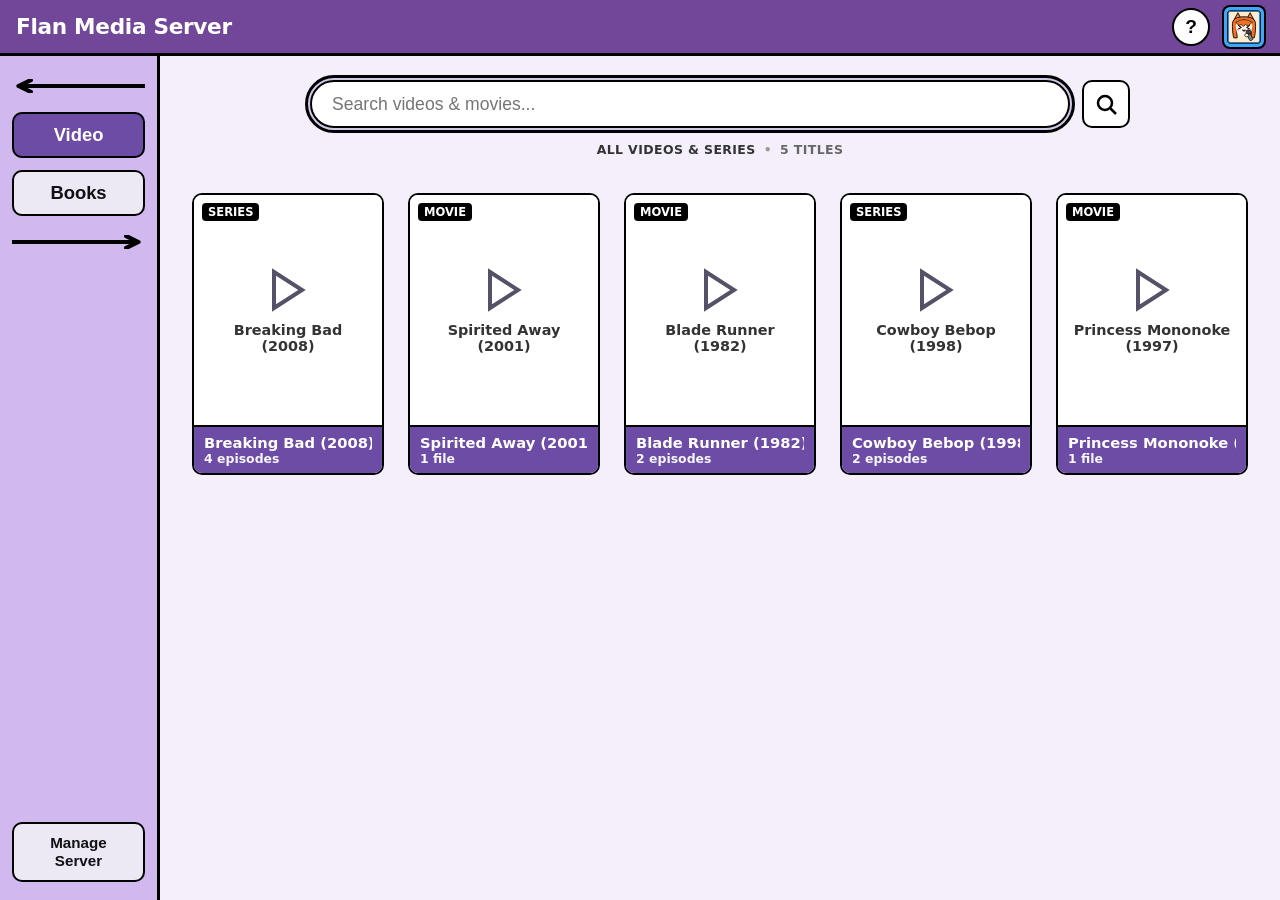
==== commit 94cdfb79: "Accessibility in the design, from the beginning, and properly I'm eternally in this planning stage.." ====
--- a/prototype-mockup/index.html
+++ b/prototype-mockup/index.html
@@ -7,25 +7,27 @@
   <link rel="stylesheet" href="css/style.css">
 </head>
 <body>
+  <!-- Accessibility: Skip Link (WCAG 2.4.1) -->
+  <a href="#main-content" class="skip-link">Skip to main content</a>
 
   <!-- =========================================================================
        TOP HEADER BAR (Visible across all authenticated views)
        ========================================================================= -->
   <header id="top-header" class="top-header">
-    <div id="brand-title" class="brand-title" title="Go to Catalog">
+    <div id="brand-title" class="brand-title" title="Go to Catalog" tabindex="0" role="link" aria-label="Flan Media Server - Go to Catalog">
       <span>Flan Media Server</span>
     </div>
 
     <div class="header-tools">
       <!-- ( ? ) Help / Software Manual Button -->
-      <button id="help-btn" class="tool-circle-btn" title="Software Manual & About">
+      <button id="help-btn" class="tool-circle-btn" aria-label="Software Manual & About" title="Software Manual & About">
         ?
       </button>
 
       <!-- User Avatar Badge (Opens My Profile Modal) -->
-      <div id="user-avatar" class="avatar-badge" title="My Profile & Settings">
+      <button id="user-avatar" type="button" class="avatar-badge" aria-label="My Profile & Settings" aria-haspopup="dialog" title="My Profile & Settings">
         <!-- Injected by JS -->
-      </div>
+      </button>
     </div>
   </header>
 
@@ -36,25 +38,28 @@
     <!-- Left Sidebar (Desktop) / Bottom Navigation Bar (Mobile) -->
     <aside id="left-sidebar" class="left-sidebar">
       <!-- Top Decorative Arrow (Desktop only) -->
-      <div class="sidebar-arrow">
+      <div class="sidebar-arrow" aria-hidden="true">
         <svg viewBox="0 0 100 12" preserveAspectRatio="none">
           <line x1="100" y1="6" x2="6" y2="6" stroke="#000" stroke-width="3.5" />
           <polyline points="14,1 5,6 14,11" fill="none" stroke="#000" stroke-width="3.5" stroke-linecap="round" stroke-linejoin="round" />
         </svg>
       </div>
 
-      <!-- Tactile Video Button -->
-      <button id="nav-video-btn" class="sidebar-nav-btn active">
-        Video
-      </button>
+      <!-- Semantic Navigation Wrapper (WCAG 1.3.1) -->
+      <nav class="sidebar-nav" aria-label="Main Navigation" style="display:flex; flex-direction:column; gap:12px; width:100%;">
+        <!-- Tactile Video Button -->
+        <button id="nav-video-btn" class="sidebar-nav-btn active" aria-current="page">
+          Video
+        </button>
 
-      <!-- Tactile Books Button -->
-      <button id="nav-books-btn" class="sidebar-nav-btn">
-        Books
-      </button>
+        <!-- Tactile Books Button -->
+        <button id="nav-books-btn" class="sidebar-nav-btn">
+          Books
+        </button>
+      </nav>
 
       <!-- Bottom Decorative Arrow (Desktop only) -->
-      <div class="sidebar-arrow">
+      <div class="sidebar-arrow" aria-hidden="true">
         <svg viewBox="0 0 100 12" preserveAspectRatio="none">
           <line x1="0" y1="6" x2="94" y2="6" stroke="#000" stroke-width="3.5" />
           <polyline points="86,1 95,6 86,11" fill="none" stroke="#000" stroke-width="3.5" stroke-linecap="round" stroke-linejoin="round" />
@@ -63,7 +68,7 @@
 
       <!-- Pinned Bottom Manage Server Button -->
       <div class="sidebar-bottom">
-        <button id="nav-manage-btn" class="sidebar-manage-btn">
+        <button id="nav-manage-btn" class="sidebar-manage-btn" aria-label="Manage Server">
           <span class="desktop-manage-label">Manage<br>Server</span>
           <span class="mobile-manage-label">Manage</span>
         </button>
@@ -71,102 +76,98 @@
     </aside>
 
     <!-- Main Content Canvas (Dynamic View Injection) -->
-    <main id="main-content" class="main-content">
+    <main id="main-content" class="main-content" tabindex="-1">
       <!-- Injected by app.js router -->
     </main>
   </div>
 
   <!-- =========================================================================
-       UNIFIED MY PROFILE MODAL
+       UNIFIED MY PROFILE MODAL (Accessible HTML5 Dialog)
        ========================================================================= -->
-  <div id="profile-modal" class="modal-overlay hidden">
-    <div class="modal-card profile-modal-card">
-      <div class="modal-header">
-        <h2 style="font-size: 1.3rem; font-weight: 800;">My Profile</h2>
-        <button id="close-profile-btn" class="modal-close-btn">✕</button>
+  <dialog id="profile-modal" class="modal-dialog" aria-labelledby="profile-modal-title">
+    <div class="modal-header">
+      <h2 id="profile-modal-title" style="font-size: 1.3rem; font-weight: 800;">My Profile</h2>
+      <button id="close-profile-btn" type="button" class="modal-close-btn" aria-label="Close My Profile dialog">✕</button>
+    </div>
+
+    <form id="profile-form" style="display: flex; flex-direction: column; gap: 14px;">
+      <!-- Username Field -->
+      <div>
+        <label class="form-field-label" for="profile-username-input">Profile Name:</label>
+        <input type="text" id="profile-username-input" class="tactile-text-input" required />
       </div>
 
-      <form id="profile-form" style="display: flex; flex-direction: column; gap: 14px;">
-        <!-- Username Field -->
-        <div>
-          <label class="form-field-label" for="profile-username-input">Profile Name:</label>
-          <input type="text" id="profile-username-input" class="tactile-text-input" required />
+      <!-- Avatar Presets -->
+      <div>
+        <label class="form-field-label">Avatar Companion:</label>
+        <div id="profile-avatars-grid" class="preset-avatars-grid" role="group" aria-label="Select avatar companion">
+          <!-- Rendered by JS -->
         </div>
+      </div>
 
-        <!-- Avatar Presets -->
-        <div>
-          <label class="form-field-label">Avatar Companion:</label>
-          <div id="profile-avatars-grid" class="preset-avatars-grid">
-            <!-- Rendered by JS -->
-          </div>
-        </div>
+      <!-- Custom Photo Upload -->
+      <div class="custom-avatar-section">
+        <label class="form-field-label" for="profile-avatar-file">Or Upload Custom Photo (Max 2MB):</label>
+        <input type="file" id="profile-avatar-file" accept="image/png, image/jpeg, image/webp" class="tactile-file-input" />
+      </div>
 
-        <!-- Custom Photo Upload -->
-        <div class="custom-avatar-section">
-          <label class="form-field-label" for="profile-avatar-file">Or Upload Custom Photo (Max 2MB):</label>
-          <input type="file" id="profile-avatar-file" accept="image/png, image/jpeg, image/webp" class="tactile-file-input" />
-        </div>
+      <!-- Change PIN -->
+      <div>
+        <label class="form-field-label" for="profile-pin-input">Change PIN (4-6 digits):</label>
+        <input type="password" id="profile-pin-input" class="tactile-text-input" placeholder="Leave blank to keep current" maxlength="6" />
+      </div>
 
-        <!-- Change PIN -->
-        <div>
-          <label class="form-field-label" for="profile-pin-input">Change PIN (4-6 digits):</label>
-          <input type="password" id="profile-pin-input" class="tactile-text-input" placeholder="Leave blank to keep current" maxlength="6" />
-        </div>
+      <div id="profile-feedback" class="avatar-feedback" role="alert" aria-live="polite"></div>
 
-        <div id="profile-feedback" class="avatar-feedback"></div>
+      <div style="display: flex; gap: 10px; margin-top: 4px;">
+        <button type="submit" class="tactile-action-btn" style="flex: 1;">Save Changes</button>
+      </div>
 
-        <div style="display: flex; gap: 10px; margin-top: 4px;">
-          <button type="submit" class="tactile-action-btn" style="flex: 1;">Save Changes</button>
-        </div>
-
-        <!-- Prominent Log Out Button -->
-        <div style="border-top: 2px solid #eee; padding-top: 12px; margin-top: 4px;">
-          <button type="button" id="profile-logout-btn" class="tactile-action-btn danger" style="width: 100%;">
-            🚪 Log Out
-          </button>
-        </div>
-      </form>
-    </div>
-  </div>
+      <!-- Prominent Log Out Button -->
+      <div style="border-top: 2px solid #eee; padding-top: 12px; margin-top: 4px;">
+        <button type="button" id="profile-logout-btn" class="tactile-action-btn danger" style="width: 100%;">
+          🚪 Log Out
+        </button>
+      </div>
+    </form>
+  </dialog>
 
   <!-- =========================================================================
-       ADD USER MODAL (Manage Server)
+       ADD USER MODAL (Manage Server - Accessible HTML5 Dialog)
        ========================================================================= -->
-  <div id="add-user-modal" class="modal-overlay hidden">
-    <div class="modal-card">
-      <div class="modal-header">
-        <h2 style="font-size: 1.3rem; font-weight: 800;">Add New Household User</h2>
-        <button id="close-add-user-btn" class="modal-close-btn">✕</button>
+  <dialog id="add-user-modal" class="modal-dialog" aria-labelledby="add-user-modal-title">
+    <div class="modal-header">
+      <h2 id="add-user-modal-title" style="font-size: 1.3rem; font-weight: 800;">Add New Household User</h2>
+      <button id="close-add-user-btn" type="button" class="modal-close-btn" aria-label="Close Add User dialog">✕</button>
+    </div>
+    <form id="add-user-form" style="display: flex; flex-direction: column; gap: 14px;">
+      <div>
+        <label class="form-field-label" for="new-user-name">Username:</label>
+        <input type="text" id="new-user-name" class="tactile-text-input" placeholder="e.g. Sarah" required />
       </div>
-      <form id="add-user-form" style="display: flex; flex-direction: column; gap: 14px;">
-        <div>
-          <label class="form-field-label" for="new-user-name">Username:</label>
-          <input type="text" id="new-user-name" class="tactile-text-input" placeholder="e.g. Sarah" required />
+      <div>
+        <label class="form-field-label" for="new-user-pin">4-Digit PIN:</label>
+        <input type="password" id="new-user-pin" class="tactile-text-input" placeholder="e.g. 5678" maxlength="6" required />
+      </div>
+      <div>
+        <label class="form-field-label" for="new-user-role">Role:</label>
+        <div class="tactile-select-wrap">
+          <select id="new-user-role">
+            <option value="user">Standard User (Family / Kids)</option>
+            <option value="admin">Administrator</option>
+          </select>
         </div>
-        <div>
-          <label class="form-field-label" for="new-user-pin">4-Digit PIN:</label>
-          <input type="password" id="new-user-pin" class="tactile-text-input" placeholder="e.g. 5678" maxlength="6" required />
+      </div>
+      <div>
+        <label class="form-field-label">Choose Starting Avatar:</label>
+        <div id="new-user-avatars-grid" class="preset-avatars-grid" role="group" aria-label="Choose starting avatar">
+          <!-- Rendered by JS -->
         </div>
-        <div>
-          <label class="form-field-label" for="new-user-role">Role:</label>
-          <div class="tactile-select-wrap">
-            <select id="new-user-role">
-              <option value="user">Standard User (Family / Kids)</option>
-              <option value="admin">Administrator</option>
-            </select>
-          </div>
-        </div>
-        <div>
-          <label class="form-field-label">Choose Starting Avatar:</label>
-          <div id="new-user-avatars-grid" class="preset-avatars-grid">
-            <!-- Rendered by JS -->
-          </div>
-        </div>
-        <div id="add-user-feedback" class="avatar-feedback"></div>
-        <button type="submit" class="tactile-action-btn" style="width: 100%;">Create Profile</button>
-      </form>
-    </div>
-  </div>
+      </div>
+      <div id="add-user-feedback" class="avatar-feedback" role="alert" aria-live="polite"></div>
+      <button type="submit" class="tactile-action-btn" style="width: 100%;">Create Profile</button>
+    </form>
+  </dialog>
 
 
 
--- a/prototype-mockup/css/style.css
+++ b/prototype-mockup/css/style.css
@@ -3,8 +3,8 @@
    ========================================================================== */
 
 :root {
-  /* Brand Palettes matching the hand-drawn mockups */
-  --header-purple:    #9b6ebd; /* Top bar purple */
+  /* Brand Palettes matching the hand-drawn mockups - WCAG AA compliant */
+  --header-purple:    #724799; /* Top bar purple (contrast >= 6.8:1 with white text) */
   --sidebar-lilac:    #d1b8ee; /* Left sidebar background */
   --active-purple:    #6d4ca6; /* Active sidebar button & card bottom band */
   --access-purple:    #5b3794; /* Login Access button */
@@ -41,11 +41,39 @@
   background-color: var(--canvas-lavender);
   color: var(--text-dark);
   height: 100vh;
+  height: 100dvh;
   display: flex;
   flex-direction: column;
   overflow: hidden;
-  user-select: none;
   -webkit-font-smoothing: antialiased;
+}
+
+/* Accessibility: Skip Link (WCAG 2.4.1) */
+.skip-link {
+  position: absolute;
+  top: -100px;
+  left: 16px;
+  background: #ffeb3b;
+  color: #000000;
+  padding: 10px 18px;
+  font-weight: 800;
+  font-size: 0.95rem;
+  text-decoration: none;
+  border: var(--border-structural);
+  border-radius: var(--border-radius-sm);
+  z-index: 9999;
+  box-shadow: 4px 4px 0px #000000;
+  transition: top 0.1s ease;
+}
+
+.skip-link:focus {
+  top: 12px;
+}
+
+/* Accessibility: Universal Neo-Tactile Focus Indicator (WCAG 2.4.7) */
+:focus-visible {
+  outline: 3px solid #000000 !important;
+  outline-offset: 2px !important;
 }
 
 /* ==========================================================================
@@ -105,13 +133,19 @@
   height: 40px;
   border-radius: var(--border-radius-sm);
   border: 3px solid #3ea6ff;
-  outline: 2px solid #000;
+  box-shadow: 0 0 0 2px #000;
   overflow: hidden;
   cursor: pointer;
   background: #fdedd0;
   display: flex;
   align-items: center;
   justify-content: center;
+  padding: 0;
+  transition: transform 0.05s ease;
+}
+
+.avatar-badge:active {
+  transform: translateY(2px);
 }
 
 .avatar-badge img,
@@ -128,12 +162,16 @@
   display: flex;
   flex: 1;
   height: calc(100vh - 56px);
+  height: calc(100dvh - 56px);
+  min-height: 0;
   overflow: hidden;
 }
 
 /* Left Sidebar */
 .left-sidebar {
   width: 160px;
+  height: 100%;
+  max-height: 100%;
   background-color: var(--sidebar-lilac);
   border-right: var(--border-structural);
   display: flex;
@@ -143,6 +181,7 @@
   gap: 14px;
   flex-shrink: 0;
   position: relative;
+  overflow-y: auto;
 }
 
 .sidebar-arrow {
@@ -173,7 +212,6 @@
   cursor: pointer;
   text-align: center;
   transition: transform 0.05s ease;
-  outline: none;
 }
 
 .sidebar-nav-btn:active {
@@ -236,6 +274,7 @@
   flex: 1;
   background-color: var(--canvas-lavender);
   overflow-y: auto;
+  min-height: 0;
   padding: 24px 32px;
   display: flex;
   flex-direction: column;
@@ -335,6 +374,8 @@
   flex-direction: column;
   cursor: pointer;
   position: relative;
+  text-decoration: none;
+  color: inherit;
   transition: transform 0.05s ease;
 }
 
@@ -424,12 +465,14 @@
   will-change: transform;
 }
 
-/* Horizontal scrolling marquee on hover for overflowing titles */
-.media-card:hover .card-title.is-overflowing {
+/* Horizontal scrolling marquee on hover and focus-visible for overflowing titles */
+.media-card:hover .card-title.is-overflowing,
+.media-card:focus-visible .card-title.is-overflowing {
   text-overflow: clip;
 }
 
-.media-card:hover .card-title.is-overflowing .title-text {
+.media-card:hover .card-title.is-overflowing .title-text,
+.media-card:focus-visible .card-title.is-overflowing .title-text {
   animation: title-marquee var(--marquee-duration, 4s) linear infinite alternate;
 }
 
@@ -443,8 +486,9 @@
 }
 
 .card-subtitle {
-  font-size: 0.72rem;
-  opacity: 0.85;
+  font-size: 0.78rem;
+  font-weight: 600;
+  opacity: 0.95;
   white-space: nowrap;
   overflow: hidden;
   text-overflow: ellipsis;
@@ -644,7 +688,8 @@
 }
 
 .login-feedback.error {
-  color: #b71c1c;
+  color: #700000;
+  font-weight: 700;
 }
 
 /* Shake Animation on Wrong PIN */
@@ -885,7 +930,7 @@
 }
 
 /* ==========================================================================
-   MODALS (Help Dialog)
+   MODALS & DIALOGS (WCAG 2.1.2, 4.1.2)
    ========================================================================== */
 .modal-overlay {
   position: fixed;
@@ -897,20 +942,33 @@
   z-index: 200;
 }
 
+dialog.modal-dialog,
 .modal-card {
   background: #ffffff;
+  color: var(--text-dark);
   border: var(--border-structural);
   border-radius: var(--border-radius-lg);
   width: 90%;
   max-width: 520px;
   max-height: 85vh;
   overflow-y: auto;
-  position: relative;
+  position: fixed;
+  inset: 0;
+  margin: auto;
   padding: 24px;
   display: flex;
   flex-direction: column;
   gap: 16px;
   box-shadow: 8px 8px 0px #000;
+  z-index: 200;
+}
+
+dialog.modal-dialog:not([open]) {
+  display: none;
+}
+
+dialog.modal-dialog::backdrop {
+  background: rgba(0, 0, 0, 0.65);
 }
 
 /* Tactile scrollbars for modals */
@@ -1044,13 +1102,13 @@
 }
 
 .avatar-feedback.error {
-  color: #c62828;
+  color: #8b0000;
 }
 
 /* VLC & Direct Download Buttons */
 .tactile-action-btn.vlc {
   background: #ff6f00;
-  color: #ffffff;
+  color: #000000;
 }
 
 .tactile-action-btn.download {
@@ -1935,4 +1993,26 @@
   display: none !important;
 }
 
-
+/* Accessibility: Reduced Motion Support (WCAG 2.2.2 & 2.3.3) */
+@media (prefers-reduced-motion: reduce) {
+  *,
+  *::before,
+  *::after {
+    animation-duration: 0.01ms !important;
+    animation-iteration-count: 1 !important;
+    transition-duration: 0.01ms !important;
+    scroll-behavior: auto !important;
+  }
+
+  .media-card:hover .card-title.is-overflowing .title-text,
+  .media-card:focus-visible .card-title.is-overflowing .title-text {
+    animation: none !important;
+  }
+
+  .shake {
+    animation: none !important;
+  }
+}
+
+
+
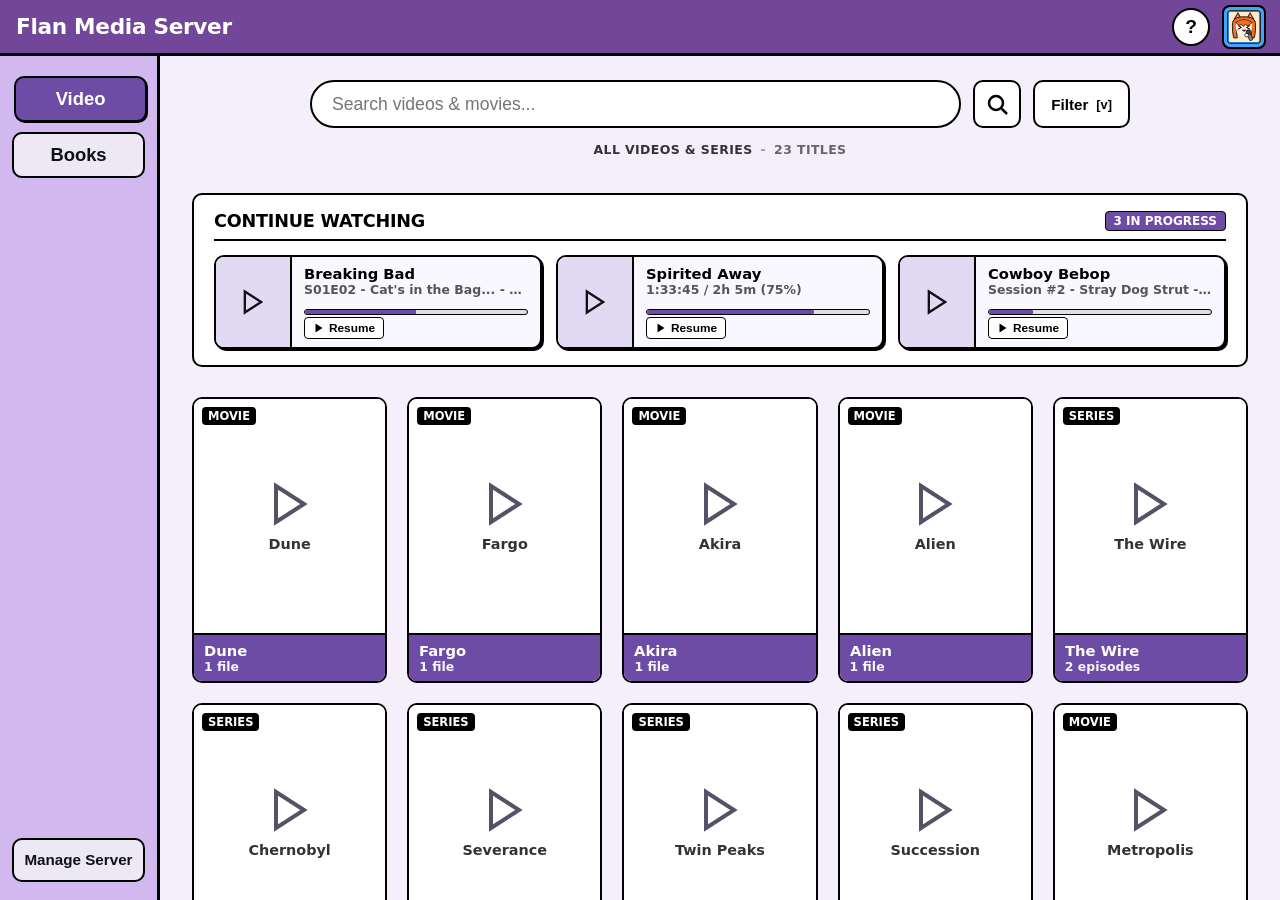
==== commit 2bcaf907: "Just a standard 2000+ line commit Ok I had to change a lot of things. Due to AI, I can mold the prot" ====
--- a/prototype-mockup/index.html
+++ b/prototype-mockup/index.html
@@ -14,18 +14,18 @@
        TOP HEADER BAR (Visible across all authenticated views)
        ========================================================================= -->
   <header id="top-header" class="top-header">
-    <div id="brand-title" class="brand-title" title="Go to Catalog" tabindex="0" role="link" aria-label="Flan Media Server - Go to Catalog">
+    <div id="brand-title" class="brand-title brand-trigger" title="Go to Catalog" tabindex="0" role="link" aria-label="Flan Media Server - Go to Catalog">
       <span>Flan Media Server</span>
     </div>
 
     <div class="header-tools">
       <!-- ( ? ) Help / Software Manual Button -->
-      <button id="help-btn" class="tool-circle-btn" aria-label="Software Manual & About" title="Software Manual & About">
+      <button id="help-btn" class="tool-circle-btn help-trigger-btn" aria-label="Software Manual & About" title="Software Manual & About">
         ?
       </button>
 
       <!-- User Avatar Badge (Opens My Profile Modal) -->
-      <button id="user-avatar" type="button" class="avatar-badge" aria-label="My Profile & Settings" aria-haspopup="dialog" title="My Profile & Settings">
+      <button id="user-avatar" type="button" class="avatar-badge user-avatar-trigger" aria-label="My Profile & Settings" aria-haspopup="dialog" title="My Profile & Settings">
         <!-- Injected by JS -->
       </button>
     </div>
@@ -37,16 +37,8 @@
   <div id="app-container" class="app-container">
     <!-- Left Sidebar (Desktop) / Bottom Navigation Bar (Mobile) -->
     <aside id="left-sidebar" class="left-sidebar">
-      <!-- Top Decorative Arrow (Desktop only) -->
-      <div class="sidebar-arrow" aria-hidden="true">
-        <svg viewBox="0 0 100 12" preserveAspectRatio="none">
-          <line x1="100" y1="6" x2="6" y2="6" stroke="#000" stroke-width="3.5" />
-          <polyline points="14,1 5,6 14,11" fill="none" stroke="#000" stroke-width="3.5" stroke-linecap="round" stroke-linejoin="round" />
-        </svg>
-      </div>
-
-      <!-- Semantic Navigation Wrapper (WCAG 1.3.1) -->
-      <nav class="sidebar-nav" aria-label="Main Navigation" style="display:flex; flex-direction:column; gap:12px; width:100%;">
+      <!-- Semantic Navigation Wrapper (WCAG 1.3.1) - No arrows, pure rail buttons -->
+      <nav class="sidebar-nav" aria-label="Main Navigation">
         <!-- Tactile Video Button -->
         <button id="nav-video-btn" class="sidebar-nav-btn active" aria-current="page">
           Video
@@ -58,18 +50,10 @@
         </button>
       </nav>
 
-      <!-- Bottom Decorative Arrow (Desktop only) -->
-      <div class="sidebar-arrow" aria-hidden="true">
-        <svg viewBox="0 0 100 12" preserveAspectRatio="none">
-          <line x1="0" y1="6" x2="94" y2="6" stroke="#000" stroke-width="3.5" />
-          <polyline points="86,1 95,6 86,11" fill="none" stroke="#000" stroke-width="3.5" stroke-linecap="round" stroke-linejoin="round" />
-        </svg>
-      </div>
-
-      <!-- Pinned Bottom Manage Server Button -->
+      <!-- Pinned Bottom Section: Manage Server -->
       <div class="sidebar-bottom">
         <button id="nav-manage-btn" class="sidebar-manage-btn" aria-label="Manage Server">
-          <span class="desktop-manage-label">Manage<br>Server</span>
+          <span class="desktop-manage-label">Manage Server</span>
           <span class="mobile-manage-label">Manage</span>
         </button>
       </div>
@@ -123,10 +107,11 @@
         <button type="submit" class="tactile-action-btn" style="flex: 1;">Save Changes</button>
       </div>
 
-      <!-- Prominent Log Out Button -->
+      <!-- Prominent Log Out Button (Clean SVG Icon) -->
       <div style="border-top: 2px solid #eee; padding-top: 12px; margin-top: 4px;">
-        <button type="button" id="profile-logout-btn" class="tactile-action-btn danger" style="width: 100%;">
-          🚪 Log Out
+        <button type="button" id="profile-logout-btn" class="tactile-action-btn danger" style="width: 100%; display: flex; align-items: center; justify-content: center; gap: 8px;">
+          <svg viewBox="0 0 24 24" width="18" height="18" fill="none" stroke="currentColor" stroke-width="2.5" stroke-linecap="round" stroke-linejoin="round" aria-hidden="true"><path d="M9 21H5a2 2 0 0 1-2-2V5a2 2 0 0 1 2-2h4"></path><polyline points="16 17 21 12 16 7"></polyline><line x1="21" y1="12" x2="9" y2="12"></line></svg>
+          <span>Log Out</span>
         </button>
       </div>
     </form>
@@ -169,7 +154,217 @@
     </form>
   </dialog>
 
-
+  <!-- =========================================================================
+       VIDEO DETAIL EDIT MODAL (Accessible HTML5 Dialog)
+       ========================================================================= -->
+  <dialog id="media-edit-modal" class="modal-dialog" aria-labelledby="media-edit-modal-title" style="max-width: 620px;">
+    <div class="modal-header">
+      <h2 id="media-edit-modal-title" style="font-size: 1.3rem; font-weight: 800;">Edit Video Details</h2>
+      <button id="close-media-edit-btn" type="button" class="modal-close-btn" aria-label="Close Edit Details dialog">✕</button>
+    </div>
+    <form id="media-edit-form" style="display: flex; flex-direction: column; gap: 14px;">
+      <input type="hidden" id="edit-video-id" />
+      <div>
+        <label class="form-field-label" for="edit-video-title">Title:</label>
+        <input type="text" id="edit-video-title" class="tactile-text-input" required />
+      </div>
+      <div style="display: flex; gap: 12px;">
+        <div style="flex: 1;">
+          <label class="form-field-label" for="edit-video-year">Release Year:</label>
+          <input type="number" id="edit-video-year" class="tactile-text-input" min="1900" max="2099" placeholder="e.g. 2008" />
+        </div>
+        <div style="flex: 1;">
+          <label class="form-field-label" for="edit-video-type">Type:</label>
+          <div class="tactile-select-wrap">
+            <select id="edit-video-type">
+              <option value="series">Series</option>
+              <option value="movie">Movie</option>
+            </select>
+          </div>
+        </div>
+      </div>
+      <div>
+        <label class="form-field-label" for="edit-video-overview">Synopsis / Overview:</label>
+        <textarea id="edit-video-overview" class="tactile-textarea" rows="3"></textarea>
+      </div>
+
+      <div>
+        <label class="form-field-label">Playable Episodes / Cuts:</label>
+        <div id="edit-files-table-wrap" class="edit-files-table-wrap">
+          <!-- Rendered by JS: editable titles, order up/down, hide checkbox -->
+        </div>
+      </div>
+
+      <div id="media-edit-feedback" class="avatar-feedback" role="alert" aria-live="polite"></div>
+      <div style="display: flex; gap: 10px; margin-top: 6px;">
+        <button type="submit" class="tactile-action-btn" style="flex: 1;">Save Changes</button>
+        <button type="button" id="cancel-media-edit-btn" class="tactile-action-btn" style="background:#fff; color:#111;">Cancel</button>
+      </div>
+    </form>
+  </dialog>
+
+  <!-- =========================================================================
+       ADD STORAGE SOURCE MODAL (Accessible HTML5 Dialog)
+       ========================================================================= -->
+  <dialog id="add-source-modal" class="modal-dialog" aria-labelledby="add-source-modal-title">
+    <div class="modal-header">
+      <h2 id="add-source-modal-title" style="font-size: 1.3rem; font-weight: 800;">Add Storage Source Folder</h2>
+      <button id="close-add-source-btn" type="button" class="modal-close-btn" aria-label="Close Add Source dialog">✕</button>
+    </div>
+    <form id="add-source-form" style="display: flex; flex-direction: column; gap: 14px;">
+      <div>
+        <label class="form-field-label" for="source-name-input">Source Display Name:</label>
+        <input type="text" id="source-name-input" class="tactile-text-input" placeholder="e.g. 4TB Seagate Movies" required />
+      </div>
+      <div>
+        <label class="form-field-label" for="source-type-select">Media Type:</label>
+        <div class="tactile-select-wrap">
+          <select id="source-type-select">
+            <option value="video">Video (Movies & Series)</option>
+            <option value="book">Books (PDF & EPUB)</option>
+          </select>
+        </div>
+      </div>
+      <div>
+        <label class="form-field-label" for="source-path-input">Folder Path on Host:</label>
+        <input type="text" id="source-path-input" class="tactile-text-input" placeholder="e.g. /mnt/usb1/movies or ./media/video2" required />
+      </div>
+      <div class="info-note-box" style="background: #eef2ff; border: 2px solid #000; border-radius: 6px; padding: 10px; font-size: 0.85rem;">
+        <strong>Safety Guard:</strong> Flan will automatically initialize <code>.flan-keep</code> inside this directory if not already present.
+      </div>
+      <div id="add-source-feedback" class="avatar-feedback" role="alert" aria-live="polite"></div>
+      <button type="submit" class="tactile-action-btn" style="width: 100%;">Register & Validate Storage Folder</button>
+    </form>
+  </dialog>
+
+  <!-- =========================================================================
+       UPLOAD FILES MODAL (Accessible HTML5 Dialog)
+       ========================================================================= -->
+  <dialog id="upload-media-modal" class="modal-dialog" aria-labelledby="upload-media-modal-title">
+    <div class="modal-header">
+      <h2 id="upload-media-modal-title" style="font-size: 1.3rem; font-weight: 800;">Upload Files</h2>
+      <button id="close-upload-btn" type="button" class="modal-close-btn" aria-label="Close Upload dialog">✕</button>
+    </div>
+    <form id="upload-media-form" style="display: flex; flex-direction: column; gap: 14px;">
+      <div>
+        <label class="form-field-label" for="upload-target-source">Target Storage Source:</label>
+        <div class="tactile-select-wrap">
+          <select id="upload-target-source">
+            <!-- Populated by JS -->
+          </select>
+        </div>
+      </div>
+      <div>
+        <label class="form-field-label" for="upload-title-input">Title / Container Name:</label>
+        <input type="text" id="upload-title-input" class="tactile-text-input" placeholder="e.g. Dune Messiah or The Matrix" required />
+      </div>
+      <div>
+        <label class="form-field-label" for="upload-file-input">Select Media File (Video or Book):</label>
+        <input type="file" id="upload-file-input" class="tactile-file-input" required />
+      </div>
+      <!-- Simulated Streaming Direct to Disk Progress Bar -->
+      <div id="upload-progress-wrap" style="display: none; flex-direction: column; gap: 6px;">
+        <div style="display: flex; justify-content: space-between; font-size: 0.85rem; font-weight: 700;">
+          <span id="upload-status-text">Direct streaming to drive...</span>
+          <span id="upload-percent-text">0%</span>
+        </div>
+        <div class="upload-progress-bar-bg" style="width: 100%; height: 12px; background: #ddd; border: 2px solid #000; border-radius: 6px; overflow: hidden;">
+          <div id="upload-progress-fill" style="width: 0%; height: 100%; background: var(--brand-active); transition: width 0.2s;"></div>
+        </div>
+      </div>
+      <div id="upload-feedback" class="avatar-feedback" role="alert" aria-live="polite"></div>
+      <button type="submit" id="start-upload-btn" class="tactile-action-btn" style="width: 100%;">Upload Files</button>
+    </form>
+  </dialog>
+
+  <!-- =========================================================================
+       INGESTION PIPELINE WIZARD MODAL (Accessible HTML5 Dialog)
+       ========================================================================= -->
+  <dialog id="ingestion-pipeline-modal" class="modal-dialog" aria-labelledby="pipeline-modal-title" style="max-width: 740px; width: 94%;">
+    <div class="modal-header">
+      <div>
+        <h2 id="pipeline-modal-title" style="font-size: 1.3rem; font-weight: 800; margin: 0;">Scan Media</h2>
+        <div id="pipeline-source-subtitle" style="font-size: 0.85rem; color: #555; margin-top: 2px;"></div>
+      </div>
+      <button id="close-pipeline-btn" type="button" class="modal-close-btn" aria-label="Close Ingestion Pipeline dialog">✕</button>
+    </div>
+
+    <!-- Pipeline Toolbar: Select All + Search Filter -->
+    <div class="pipeline-toolbar" style="display: flex; justify-content: space-between; align-items: center; gap: 12px; padding: 10px 0; border-bottom: 2px solid #eee;">
+      <label style="display: flex; align-items: center; gap: 8px; font-weight: 800; font-size: 0.95rem; cursor: pointer;">
+        <input type="checkbox" id="pipeline-select-all" checked style="width: 18px; height: 18px;" />
+        <span id="pipeline-selected-counter">Select All (0 selected)</span>
+      </label>
+      <input type="text" id="pipeline-filter-input" class="tactile-text-input" placeholder="Filter gathered items..." style="max-width: 260px; padding: 6px 10px; font-size: 0.85rem;" />
+    </div>
+
+    <!-- Gathered Items Checklist Container -->
+    <div id="pipeline-items-list" style="display: flex; flex-direction: column; gap: 12px; max-height: 380px; overflow-y: auto; padding: 12px 4px;">
+      <!-- Injected by JS -->
+    </div>
+
+    <div id="pipeline-feedback" class="avatar-feedback" role="alert" aria-live="polite"></div>
+
+    <!-- Modal Footer Actions -->
+    <div style="display: flex; justify-content: flex-end; gap: 10px; padding-top: 12px; border-top: 2px solid #eee;">
+      <button type="button" id="cancel-pipeline-btn" class="tactile-action-btn secondary">Cancel</button>
+      <button type="button" id="commit-pipeline-btn" class="tactile-action-btn" style="background: #2e7d32; color: #fff;">
+        Ingest Selected Items (0)
+      </button>
+    </div>
+  </dialog>
+
+  <!-- =========================================================================
+       REMOVE STORAGE SOURCE WARNING MODAL (Accessible HTML5 Dialog)
+       ========================================================================= -->
+  <dialog id="remove-source-modal" class="modal-dialog" aria-labelledby="remove-source-modal-title" style="max-width: 480px;">
+    <div class="modal-header">
+      <h2 id="remove-source-modal-title" style="font-size: 1.3rem; font-weight: 800; color: #b71c1c;">Remove Storage Source</h2>
+      <button id="close-remove-source-btn" type="button" class="modal-close-btn" aria-label="Close remove source dialog">✕</button>
+    </div>
+    <div style="display: flex; flex-direction: column; gap: 14px; margin-top: 8px;">
+      <p style="margin: 0; font-size: 0.95rem; line-height: 1.4;">
+        Are you sure you want to remove <strong id="remove-source-name"></strong>?
+      </p>
+      <div style="padding: 10px 12px; background: #fff3e0; border: 2px solid #e65100; border-radius: 6px; font-size: 0.85rem; color: #bf360c;">
+        <strong>Warning:</strong> This unregisters the storage folder from Flan Media Server. No files or media on your disk will be deleted.
+      </div>
+      <div style="font-family: monospace; font-size: 0.85rem; background: #f5f5f5; padding: 6px 10px; border-radius: 4px; border: 1px solid #ddd;" id="remove-source-path">
+      </div>
+      <div style="display: flex; justify-content: flex-end; gap: 10px; margin-top: 10px;">
+        <button type="button" id="cancel-remove-source-btn" class="tactile-action-btn secondary">Cancel</button>
+        <button type="button" id="confirm-remove-source-btn" class="tactile-action-btn" style="background: #b71c1c; color: #fff;">
+          Remove Storage Source
+        </button>
+      </div>
+    </div>
+  </dialog>
+
+  <!-- =========================================================================
+       EDIT STORAGE SOURCE MODAL (Accessible HTML5 Dialog)
+       ========================================================================= -->
+  <dialog id="edit-source-modal" class="modal-dialog" aria-labelledby="edit-source-modal-title" style="max-width: 480px;">
+    <div class="modal-header">
+      <h2 id="edit-source-modal-title" style="font-size: 1.3rem; font-weight: 800;">Edit Storage Folder Name</h2>
+      <button id="close-edit-source-btn" type="button" class="modal-close-btn" aria-label="Close edit storage source dialog">✕</button>
+    </div>
+    <form id="edit-source-form" style="display: flex; flex-direction: column; gap: 14px; margin-top: 6px;">
+      <div>
+        <label class="form-field-label" for="edit-source-name-input">Folder Display Name:</label>
+        <input type="text" id="edit-source-name-input" class="tactile-text-input" placeholder="e.g. Primary Video Drive" required />
+      </div>
+      <div>
+        <label class="form-field-label">Host Filesystem Path:</label>
+        <div id="edit-source-path-display" style="font-family: monospace; font-size: 0.85rem; background: #f5f5f5; padding: 8px 10px; border-radius: 6px; border: 2px solid #000; color: #555;"></div>
+        <span style="font-size: 0.75rem; color: #666; margin-top: 4px; display: block;">Physical files and paths remain untouched. Only the display label is updated.</span>
+      </div>
+      <div id="edit-source-feedback" class="avatar-feedback" role="alert" aria-live="polite"></div>
+      <div style="display: flex; justify-content: flex-end; gap: 10px; margin-top: 6px;">
+        <button type="button" id="cancel-edit-source-btn" class="tactile-action-btn secondary">Cancel</button>
+        <button type="submit" id="save-edit-source-btn" class="tactile-action-btn">Save Changes</button>
+      </div>
+    </form>
+  </dialog>
 
   <!-- Scripts -->
   <script src="js/mock-data.js"></script>
--- a/prototype-mockup/css/style.css
+++ b/prototype-mockup/css/style.css
@@ -77,7 +77,7 @@
 }
 
 /* ==========================================================================
-   TOP HEADER BAR
+   TOP HEADER BAR (Visible across all authenticated views)
    ========================================================================== */
 .top-header {
   height: 56px;
@@ -167,7 +167,7 @@
   overflow: hidden;
 }
 
-/* Left Sidebar */
+/* Left Navigation Rail Sidebar */
 .left-sidebar {
   width: 160px;
   height: 100%;
@@ -182,50 +182,55 @@
   flex-shrink: 0;
   position: relative;
   overflow-y: auto;
-}
-
-.sidebar-arrow {
-  width: 100%;
-  height: 24px;
-  display: flex;
-  align-items: center;
-  justify-content: center;
-}
-
-.sidebar-arrow svg {
-  width: 100%;
-  height: 14px;
-  stroke: #000;
-  stroke-width: 2.5;
-  fill: #000;
+  box-sizing: border-box;
+}
+
+.sidebar-nav {
+  display: flex;
+  flex-direction: column;
+  gap: 12px;
+  width: 100%;
 }
 
 .sidebar-nav-btn {
   width: 100%;
+  min-height: 46px;
   padding: 10px 8px;
   border: var(--border-thick);
   border-radius: var(--border-radius-md);
   background-color: var(--btn-inactive);
   color: var(--text-dark);
   font-size: 1.15rem;
-  font-weight: 700;
+  font-weight: 800;
   cursor: pointer;
   text-align: center;
-  transition: transform 0.05s ease;
+  box-shadow: var(--shadow-tactile);
+  display: flex;
+  align-items: center;
+  justify-content: center;
+  transition: transform 0.05s ease, box-shadow 0.05s ease;
+  box-sizing: border-box;
+}
+
+.sidebar-nav-btn:hover {
+  background-color: #ffffff;
 }
 
 .sidebar-nav-btn:active {
-  transform: translateY(2px);
-}
-
-/* Highlighted / Active State (Image 3) */
+  transform: translate(2px, 2px);
+  box-shadow: 1px 1px 0px #000000;
+}
+
+/* Highlighted / Active State */
 .sidebar-nav-btn.active {
   background-color: var(--active-purple);
   color: var(--text-white);
   border-color: #000000;
-}
-
-/* Focus Outline State (Image 2) */
+  transform: translate(2px, 2px);
+  box-shadow: 1px 1px 0px #000000;
+}
+
+/* Focus Outline State */
 .sidebar-nav-btn.focused {
   outline: 3px solid #0084ff;
   outline-offset: 1px;
@@ -234,29 +239,44 @@
 .sidebar-bottom {
   margin-top: auto;
   width: 100%;
+  box-sizing: border-box;
 }
 
 .sidebar-manage-btn {
   width: 100%;
+  min-height: 44px;
   padding: 10px 6px;
   border: var(--border-thick);
   border-radius: var(--border-radius-md);
   background-color: var(--btn-inactive);
   color: var(--text-dark);
   font-size: 0.95rem;
-  font-weight: 700;
+  font-weight: 800;
   cursor: pointer;
   text-align: center;
   line-height: 1.2;
+  box-shadow: var(--shadow-tactile);
+  display: flex;
+  align-items: center;
+  justify-content: center;
+  transition: transform 0.05s ease, box-shadow 0.05s ease;
+  box-sizing: border-box;
+}
+
+.sidebar-manage-btn:hover {
+  background-color: #ffffff;
 }
 
 .sidebar-manage-btn:active {
-  transform: translateY(2px);
+  transform: translate(2px, 2px);
+  box-shadow: 1px 1px 0px #000000;
 }
 
 .sidebar-manage-btn.active {
   background-color: var(--active-purple);
   color: var(--text-white);
+  transform: translate(2px, 2px);
+  box-shadow: 1px 1px 0px #000000;
 }
 
 .desktop-manage-label {
@@ -353,14 +373,371 @@
   letter-spacing: -0.2px;
 }
 
-/* Media Card Grid (Image 3) */
+/* Collapsible Filter Toggle Button */
+.filter-toggle-btn {
+  height: 48px;
+  padding: 0 16px;
+  border-radius: var(--border-radius-md);
+  border: var(--border-thick);
+  background-color: #ffffff;
+  font-size: 0.95rem;
+  font-weight: 800;
+  color: #000000;
+  cursor: pointer;
+  display: inline-flex;
+  align-items: center;
+  gap: 8px;
+  box-shadow: var(--shadow-tactile);
+  transition: transform 0.05s ease, box-shadow 0.05s ease, background 0.1s ease;
+  white-space: nowrap;
+  flex-shrink: 0;
+}
+
+.filter-toggle-btn:hover {
+  background-color: #f7f3fd;
+}
+
+.filter-toggle-btn:active {
+  transform: translate(2px, 2px);
+  box-shadow: 1px 1px 0px #000000;
+}
+
+.filter-toggle-btn.active,
+.filter-toggle-btn[aria-expanded="true"] {
+  background-color: var(--active-purple);
+  color: var(--text-white);
+  transform: translate(2px, 2px);
+  box-shadow: 1px 1px 0px #000000;
+}
+
+/* Collapsible Filter & Sort Drawer */
+.filter-drawer {
+  width: 100%;
+  max-width: 820px;
+  background: #ffffff;
+  border: var(--border-thick);
+  border-radius: var(--border-radius-md);
+  box-shadow: var(--shadow-tactile);
+  padding: 16px 20px;
+  margin-top: 14px;
+  display: flex;
+  flex-direction: column;
+  gap: 12px;
+  box-sizing: border-box;
+}
+
+.filter-drawer-row {
+  display: flex;
+  align-items: center;
+  gap: 12px;
+  flex-wrap: wrap;
+}
+
+.filter-drawer-label {
+  font-size: 0.8rem;
+  font-weight: 900;
+  color: #444444;
+  min-width: 80px;
+  text-transform: uppercase;
+  letter-spacing: 0.5px;
+}
+
+.filter-pills-group {
+  display: flex;
+  align-items: center;
+  gap: 8px;
+  flex-wrap: wrap;
+  flex: 1;
+}
+
+.filter-pill {
+  min-height: 34px;
+  padding: 5px 14px;
+  border: 2px solid #000000;
+  border-radius: var(--border-radius-pill);
+  background: #f7f7f9;
+  color: #111111;
+  font-size: 0.85rem;
+  font-weight: 700;
+  cursor: pointer;
+  transition: transform 0.05s ease, background 0.1s ease;
+  user-select: none;
+}
+
+.filter-pill:hover {
+  background: #eceaf5;
+}
+
+.filter-pill:active {
+  transform: translateY(1px);
+}
+
+.filter-pill.active {
+  background: var(--active-purple);
+  color: #ffffff;
+  border-color: #000000;
+  font-weight: 800;
+}
+
+.filter-reset-btn {
+  font-size: 0.82rem;
+  font-weight: 800;
+  color: #b71c1c;
+  background: none;
+  border: none;
+  cursor: pointer;
+  text-decoration: underline;
+  margin-left: auto;
+  padding: 4px 8px;
+}
+
+.filter-reset-btn:hover {
+  color: #d32f2f;
+}
+
+/* ==========================================================================
+   CONTINUE WATCHING / JUMP BACK IN SHELF
+   ========================================================================== */
+.continue-shelf {
+  width: 100%;
+  max-width: 1680px;
+  margin: 0 auto 30px auto;
+  background: #ffffff;
+  border: var(--border-thick);
+  border-radius: var(--border-radius-md);
+  box-shadow: var(--shadow-tactile);
+  padding: 16px 20px;
+  box-sizing: border-box;
+}
+
+.continue-shelf-header {
+  display: flex;
+  align-items: center;
+  justify-content: space-between;
+  gap: 12px;
+  margin-bottom: 14px;
+  padding-bottom: 8px;
+  border-bottom: 2px solid #000000;
+}
+
+.continue-shelf-title {
+  font-size: 1.1rem;
+  font-weight: 900;
+  letter-spacing: -0.2px;
+  color: #000000;
+  margin: 0;
+  text-transform: uppercase;
+}
+
+.continue-shelf-badge {
+  font-size: 0.75rem;
+  font-weight: 800;
+  background: var(--active-purple);
+  color: #ffffff;
+  padding: 2px 8px;
+  border-radius: 4px;
+  border: 1.5px solid #000000;
+}
+
+.continue-shelf-grid {
+  display: grid;
+  grid-template-columns: repeat(auto-fill, minmax(280px, 1fr));
+  gap: 14px;
+}
+
+.continue-card {
+  display: flex;
+  border: var(--border-thick);
+  border-radius: var(--border-radius-md);
+  background: #faf8ff;
+  box-shadow: 2px 2px 0px #000000;
+  overflow: hidden;
+  text-decoration: none;
+  color: inherit;
+  transition: transform 0.05s ease, box-shadow 0.05s ease;
+  min-height: 94px;
+}
+
+.continue-card:hover {
+  transform: translate(-1px, -1px);
+  box-shadow: 4px 4px 0px #000000;
+}
+
+.continue-card:active {
+  transform: translate(2px, 2px);
+  box-shadow: 1px 1px 0px #000000;
+}
+
+.continue-card-thumb {
+  width: 76px;
+  background: #e2d9f3;
+  border-right: 2px solid #000000;
+  display: flex;
+  align-items: center;
+  justify-content: center;
+  flex-shrink: 0;
+  position: relative;
+}
+
+.continue-card-thumb svg {
+  width: 28px;
+  height: 28px;
+  stroke: #333333;
+  stroke-width: 2;
+  fill: none;
+}
+
+.continue-card-content {
+  flex: 1;
+  padding: 8px 12px;
+  display: flex;
+  flex-direction: column;
+  justify-content: space-between;
+  min-width: 0;
+  gap: 4px;
+}
+
+.continue-card-title {
+  font-size: 0.92rem;
+  font-weight: 800;
+  color: #000000;
+  white-space: nowrap;
+  overflow: hidden;
+  text-overflow: ellipsis;
+}
+
+.continue-card-subtitle {
+  font-size: 0.78rem;
+  font-weight: 700;
+  color: #555555;
+  white-space: nowrap;
+  overflow: hidden;
+  text-overflow: ellipsis;
+}
+
+.continue-progress-wrap {
+  width: 100%;
+  height: 6px;
+  background: #e0e0e0;
+  border: 1px solid #000000;
+  border-radius: 3px;
+  overflow: hidden;
+  margin-top: 2px;
+}
+
+.continue-progress-bar {
+  height: 100%;
+  background: var(--active-purple);
+}
+
+.continue-resume-btn {
+  display: inline-flex;
+  align-items: center;
+  gap: 4px;
+  padding: 3px 8px;
+  background: #ffffff;
+  border: 1.5px solid #000000;
+  border-radius: 4px;
+  font-size: 0.74rem;
+  font-weight: 800;
+  color: #000000;
+  cursor: pointer;
+  align-self: flex-start;
+  margin-top: 2px;
+}
+
+.continue-resume-btn:hover {
+  background: var(--active-purple);
+  color: #ffffff;
+}
+
+/* ==========================================================================
+   MEDIA CARD GRID (7 Columns Max Hard Limit)
+   ========================================================================== */
 .media-grid {
   display: grid;
-  grid-template-columns: repeat(auto-fill, minmax(180px, 1fr));
-  gap: 24px;
-  width: 100%;
-  max-width: 1100px;
+  grid-template-columns: repeat(auto-fill, minmax(190px, 1fr));
+  gap: 20px;
+  width: 100%;
+  max-width: 1680px;
   margin: 0 auto;
+}
+
+/* Hard Limit: Max 7 columns on Ultra-wide / 4K displays */
+@media (min-width: 1680px) {
+  .media-grid {
+    grid-template-columns: repeat(7, 1fr) !important;
+  }
+}
+
+/* ==========================================================================
+   PAGINATION CONTROLS (21 Items Max / Page)
+   ========================================================================== */
+.pagination-bar {
+  display: flex;
+  align-items: center;
+  justify-content: center;
+  gap: 8px;
+  margin: 32px auto 16px auto;
+  width: 100%;
+  max-width: 1680px;
+  flex-wrap: wrap;
+}
+
+.pagination-btn {
+  min-width: 44px;
+  height: 44px;
+  padding: 0 14px;
+  border: var(--border-thick);
+  border-radius: var(--border-radius-md);
+  background: #ffffff;
+  color: #000000;
+  font-size: 0.92rem;
+  font-weight: 800;
+  cursor: pointer;
+  display: inline-flex;
+  align-items: center;
+  justify-content: center;
+  box-shadow: var(--shadow-tactile);
+  transition: transform 0.05s ease, box-shadow 0.05s ease;
+  user-select: none;
+}
+
+.pagination-btn:hover:not(:disabled) {
+  background: #f0eafb;
+}
+
+.pagination-btn:active:not(:disabled) {
+  transform: translate(2px, 2px);
+  box-shadow: 1px 1px 0px #000000;
+}
+
+.pagination-btn.active {
+  background: var(--active-purple);
+  color: #ffffff;
+  border-color: #000000;
+  transform: translate(2px, 2px);
+  box-shadow: 1px 1px 0px #000000;
+}
+
+.pagination-btn:disabled {
+  opacity: 0.45;
+  cursor: not-allowed;
+  box-shadow: none;
+  background: #e8e8e8;
+}
+
+.pagination-pages {
+  display: flex;
+  align-items: center;
+  gap: 6px;
+}
+
+.pagination-info {
+  font-size: 0.85rem;
+  font-weight: 700;
+  color: #555555;
+  margin-left: 12px;
 }
 
 /* The Tactile Card */
@@ -510,75 +887,226 @@
 }
 
 /* ==========================================================================
-   VIEW 1: SPLIT START & LOGIN SCREEN (Image 1)
+/* ==========================================================================
+   VIEW 1: 2-STEP SEQUENTIAL LOGIN (Profile Picker -> PIN Entry)
    ========================================================================== */
-.split-login-container {
-  display: flex;
-  height: calc(100vh - 56px);
-  width: 100%;
-}
-
-.login-left-panel {
-  flex: 1.1;
-  background-color: var(--canvas-welcome);
-  border-right: var(--border-structural);
+.login-pad-viewport {
   display: flex;
   align-items: center;
   justify-content: center;
-  padding: 40px;
-  position: relative;
+  min-height: calc(100vh - 56px);
+  width: 100%;
+  background-color: var(--bg-main, #f4f0fa);
+  padding: 32px 16px;
+}
+
+@keyframes loginCardFadeIn {
+  from {
+    opacity: 0;
+    transform: translateY(6px) scale(0.99);
+  }
+  to {
+    opacity: 1;
+    transform: translateY(0) scale(1);
+  }
+}
+
+.login-pad-card {
+  width: 100%;
+  max-width: 480px;
+  background: #ffffff;
+  border: 2px solid #000000;
+  box-shadow: 4px 4px 0px #000000;
+  border-radius: 4px;
+  padding: 36px 32px;
+  display: flex;
+  flex-direction: column;
+  align-items: center;
+  gap: 24px;
+  animation: loginCardFadeIn 0.15s ease-out;
+}
+
+.login-picker-card {
+  max-width: 520px;
+}
+
+.login-pin-card {
+  max-width: 420px;
+}
+
+.login-pad-header {
+  text-align: center;
+  width: 100%;
+}
+
+.login-pad-title {
+  font-size: 1.6rem;
+  font-weight: 900;
+  color: #111111;
+  letter-spacing: -0.5px;
+  margin-bottom: 6px;
+}
+
+.login-pad-subtitle {
+  font-size: 1.05rem;
+  font-weight: 600;
+  color: var(--text-muted, #555869);
+}
+
+/* STEP 1: Household Profile Cards */
+.login-profiles-grid {
+  display: flex;
+  gap: 16px;
+  justify-content: center;
+  width: 100%;
+  flex-wrap: wrap;
+}
+
+.login-profile-card {
+  display: flex;
+  flex-direction: column;
+  align-items: center;
+  gap: 10px;
+  padding: 18px 16px;
+  background: #ffffff;
+  border: 2px solid #000000;
+  border-radius: 4px;
+  cursor: pointer;
+  transition: transform 0.08s ease, background-color 0.1s ease, box-shadow 0.08s ease;
+  min-width: 110px;
+  flex: 1 1 110px;
+  max-width: 140px;
+  box-shadow: 3px 3px 0px #000000;
+  outline: none;
+}
+
+.login-profile-card:hover {
+  background-color: var(--canvas-welcome, #f6ecff);
+  transform: translateY(-2px);
+  box-shadow: 4px 4px 0px #000000;
+}
+
+.login-profile-card:active {
+  transform: translateY(2px);
+  box-shadow: 1px 1px 0px #000000;
+}
+
+.login-profile-card:focus-visible {
+  outline: 3px solid #000000;
+  outline-offset: 2px;
+}
+
+.login-profile-avatar-frame {
+  width: 72px;
+  height: 72px;
+  border: 2px solid #000000;
+  border-radius: 4px;
   overflow: hidden;
-}
-
-.welcome-graphic-wrap {
-  width: 100%;
-  max-width: 480px;
-  display: flex;
-  flex-direction: column;
-  align-items: center;
-  gap: 18px;
-}
-
-.welcome-arrow-top,
-.welcome-arrow-bottom {
-  width: 100%;
-  height: 32px;
-}
-
-.welcome-arrow-top svg,
-.welcome-arrow-bottom svg {
-  width: 100%;
-  height: 100%;
-  stroke: #000000;
-  stroke-width: 3.5;
-  fill: #000000;
-}
-
-.welcome-banner-text {
-  font-size: clamp(3rem, 7vw, 5.5rem);
+  background: #ffffff;
+  display: flex;
+  align-items: center;
+  justify-content: center;
+  flex-shrink: 0;
+}
+
+.login-profile-username {
+  font-size: 1.05rem;
+  font-weight: 800;
+  color: #111111;
+  text-transform: capitalize;
+}
+
+.login-profile-role-pill {
+  font-size: 0.72rem;
+  font-weight: 700;
+  text-transform: uppercase;
+  padding: 2px 6px;
+  border-radius: 3px;
+  border: 1px solid #000000;
+  background: #eae8f2;
+  color: #111111;
+  letter-spacing: 0.5px;
+}
+
+/* STEP 2: Dedicated PIN State */
+.login-user-banner {
+  display: flex;
+  align-items: center;
+  gap: 16px;
+  padding: 12px 18px;
+  border: 2px solid #000000;
+  border-radius: 4px;
+  background: var(--canvas-welcome, #f6ecff);
+  width: 100%;
+  box-shadow: 2px 2px 0px #000000;
+}
+
+.login-user-avatar-badge {
+  width: 60px;
+  height: 60px;
+  border: 2px solid #000000;
+  border-radius: 4px;
+  overflow: hidden;
+  background: #ffffff;
+  display: flex;
+  align-items: center;
+  justify-content: center;
+  flex-shrink: 0;
+}
+
+.login-user-info {
+  display: flex;
+  flex-direction: column;
+  align-items: flex-start;
+  gap: 4px;
+}
+
+.login-user-name {
+  font-size: 1.35rem;
   font-weight: 900;
-  color: #000000;
-  letter-spacing: -1px;
-  transform: rotate(-14deg);
-  margin: 15px 0;
-  text-shadow: 2px 2px 0px rgba(109, 76, 166, 0.2);
-}
-
-.login-right-panel {
-  flex: 0.9;
-  background-color: var(--panel-lilac);
+  color: #111111;
+  margin: 0;
+  text-transform: capitalize;
+  letter-spacing: -0.5px;
+}
+
+.tactile-switch-btn {
+  width: 100%;
+  height: 44px;
+  background: transparent;
+  border: 2px solid #000000;
+  border-radius: var(--border-radius-md, 4px);
+  color: #111111;
+  font-size: 0.95rem;
+  font-weight: 700;
+  cursor: pointer;
+  transition: transform 0.05s ease, background 0.1s ease;
+  outline: none;
+  margin-top: 4px;
   display: flex;
   align-items: center;
   justify-content: center;
-  padding: 40px;
-}
-
-.login-form-box {
-  width: 100%;
-  max-width: 360px;
-  display: flex;
-  flex-direction: column;
-  gap: 22px;
+}
+
+.tactile-switch-btn:hover {
+  background: #eae8f2;
+}
+
+.tactile-switch-btn:active {
+  transform: translateY(2px);
+}
+
+.tactile-switch-btn:focus-visible {
+  outline: 3px solid #000000;
+  outline-offset: 2px;
+}
+
+/* Tactile PIN Form */
+.login-pin-form {
+  width: 100%;
+  display: flex;
+  flex-direction: column;
+  gap: 16px;
 }
 
 .form-field-group {
@@ -588,59 +1116,12 @@
 }
 
 .form-field-label {
-  font-size: 1.25rem;
+  font-size: 1.05rem;
   font-weight: 700;
   color: #000000;
-}
-
-/* User Dropdown with custom box chevron (Image 1) */
-.tactile-select-wrap {
-  position: relative;
-  width: 100%;
-  height: 52px;
-  background-color: var(--btn-inactive);
-  border: var(--border-thick);
-  border-radius: var(--border-radius-md);
-  display: flex;
-  align-items: center;
-  padding: 0 14px;
-}
-
-.tactile-select-wrap select {
-  width: 100%;
-  height: 100%;
-  background: transparent;
-  border: none;
-  font-size: 1.15rem;
-  font-weight: 700;
-  color: #000;
-  outline: none;
-  cursor: pointer;
-  appearance: none;
-  -webkit-appearance: none;
-}
-
-.select-chevron-box {
-  position: absolute;
-  right: 8px;
-  width: 32px;
-  height: 32px;
-  border: var(--border-thick);
-  border-radius: 4px;
-  background: transparent;
-  display: flex;
-  align-items: center;
-  justify-content: center;
-  pointer-events: none;
-}
-
-.select-chevron-box svg {
-  width: 14px;
-  height: 14px;
-  fill: #000;
-}
-
-/* PIN Input Field (Image 1) */
+  text-align: center;
+}
+
 .tactile-pin-input {
   width: 100%;
   height: 52px;
@@ -653,6 +1134,7 @@
   letter-spacing: 6px;
   color: #000;
   outline: none;
+  text-align: center;
 }
 
 .tactile-pin-input:focus {
@@ -660,24 +1142,29 @@
   border-color: #000;
 }
 
-/* Access Button (Image 1) */
 .tactile-access-btn {
-  margin-top: 10px;
-  width: 100%;
-  height: 54px;
+  width: 100%;
+  height: 52px;
   background-color: var(--access-purple);
   border: var(--border-thick);
   border-radius: var(--border-radius-md);
   color: var(--text-white);
-  font-size: 1.35rem;
-  font-weight: 700;
+  font-size: 1.15rem;
+  font-weight: 800;
   cursor: pointer;
   transition: transform 0.05s ease;
   outline: none;
+  box-shadow: 2px 2px 0px #000000;
 }
 
 .tactile-access-btn:active {
   transform: translateY(2px);
+  box-shadow: none;
+}
+
+.tactile-access-btn:focus-visible {
+  outline: 3px solid #000000;
+  outline-offset: 2px;
 }
 
 .login-feedback {
@@ -905,6 +1392,115 @@
   font-size: 1.4rem;
   border-bottom: 2px solid #eee;
   padding-bottom: 8px;
+}
+
+.manage-card-header {
+  display: flex;
+  justify-content: space-between;
+  align-items: center;
+  border-bottom: 2px solid #eee;
+  padding-bottom: 8px;
+  flex-wrap: wrap;
+  gap: 12px;
+}
+
+.manage-card-header h2 {
+  border: none;
+  padding: 0;
+  margin: 0;
+  font-size: 1.35rem;
+}
+
+.manage-header-actions {
+  display: flex;
+  gap: 8px;
+  flex-wrap: wrap;
+}
+
+.storage-source-item {
+  display: flex;
+  justify-content: space-between;
+  align-items: center;
+  padding: 12px 14px;
+  background: #fafafa;
+  border: 2px solid #000;
+  border-radius: 6px;
+  gap: 12px;
+  box-sizing: border-box;
+}
+
+.storage-source-info {
+  display: flex;
+  flex-direction: column;
+  gap: 4px;
+  min-width: 0;
+  flex: 1;
+}
+
+.storage-source-title-row {
+  display: flex;
+  align-items: center;
+  gap: 8px;
+  flex-wrap: wrap;
+}
+
+.storage-source-name {
+  font-weight: 800;
+  font-size: 1.05rem;
+  color: #111;
+  word-break: break-word;
+}
+
+.storage-source-badge {
+  font-size: 0.75rem;
+  font-weight: 800;
+  text-transform: uppercase;
+  background: #6d4ca6;
+  color: #fff;
+  padding: 2px 6px;
+  border-radius: 4px;
+}
+
+.storage-source-path-row {
+  font-family: monospace;
+  font-size: 0.85rem;
+  color: #555;
+  word-break: break-all;
+}
+
+.storage-source-actions {
+  display: flex;
+  gap: 8px;
+  align-items: center;
+  flex-shrink: 0;
+  flex-wrap: wrap;
+}
+
+.household-user-item {
+  display: flex;
+  justify-content: space-between;
+  align-items: center;
+  padding: 10px 14px;
+  background: #fafafa;
+  border: 2px solid #000;
+  border-radius: 6px;
+  gap: 12px;
+  box-sizing: border-box;
+}
+
+.household-user-info {
+  display: flex;
+  align-items: center;
+  gap: 12px;
+  min-width: 0;
+  flex: 1;
+}
+
+.household-user-actions {
+  display: flex;
+  gap: 8px;
+  align-items: center;
+  flex-shrink: 0;
 }
 
 .metrics-row {
@@ -1551,9 +2147,18 @@
    MOBILE RESPONSIVENESS (<= 768px: Bottom Navigation Bar & Fluid Grid)
    ========================================================================== */
 @media (max-width: 768px) {
+  /* Top header remains active at top */
+  .top-header {
+    height: 56px;
+    display: flex !important;
+  }
+
   /* App container adjustments */
   .app-container {
     height: calc(100vh - 56px);
+    height: calc(100dvh - 56px);
+    padding-bottom: 56px;
+    box-sizing: border-box;
   }
 
   /* Relocate left sidebar to fixed bottom navigation bar */
@@ -1562,76 +2167,99 @@
     bottom: 0;
     left: 0;
     right: 0;
-    width: 100%;
-    height: 56px;
-    flex-direction: row;
+    width: 100% !important;
+    height: 56px !important;
+    flex-direction: row !important;
     padding: 0 !important;
     gap: 0 !important;
     align-items: stretch !important;
-    border-right: none;
-    border-top: 2.5px solid #000000;
+    border-right: none !important;
+    border-top: 2.5px solid #000000 !important;
     z-index: 100;
-    background: #ffffff;
+    background: #ffffff !important;
     box-shadow: 0 -2px 0px rgba(0, 0, 0, 0.08);
   }
 
   /* Bottom bar tactile buttons */
+  .sidebar-nav {
+    display: flex !important;
+    flex-direction: row !important;
+    flex: 2 !important;
+    height: 100% !important;
+    margin: 0 !important;
+    padding: 0 !important;
+    gap: 0 !important;
+    box-sizing: border-box !important;
+  }
+
   .sidebar-nav-btn {
-    flex: 1;
-    height: 100%;
-    margin: 0;
-    padding: 0 4px;
-    border: none;
-    border-radius: 0;
-    border-right: 2px solid #000000;
-    background: #ffffff;
-    color: #111111;
-    font-size: 0.95rem;
-    font-weight: 800;
-    display: flex;
-    align-items: center;
-    justify-content: center;
-    cursor: pointer;
-    text-align: center;
-    transition: background 0.1s ease;
+    flex: 1 !important;
+    height: 100% !important;
+    min-height: 0 !important;
+    margin: 0 !important;
+    padding: 0 4px !important;
+    border: none !important;
+    border-radius: 0 !important;
+    border-right: 2px solid #000000 !important;
+    background: #ffffff !important;
+    color: #111111 !important;
+    font-size: 0.95rem !important;
+    font-weight: 800 !important;
+    display: flex !important;
+    align-items: center !important;
+    justify-content: center !important;
+    cursor: pointer !important;
+    text-align: center !important;
+    box-shadow: none !important;
+    transition: background 0.1s ease !important;
+    box-sizing: border-box !important;
   }
 
   .sidebar-nav-btn.active {
     background: var(--active-purple) !important;
     color: #ffffff !important;
+    transform: none !important;
+    box-shadow: none !important;
   }
 
   .sidebar-bottom {
-    flex: 1;
-    height: 100%;
-    margin: 0;
-    padding: 0;
-    display: flex;
-    border-right: none;
+    flex: 1 !important;
+    height: 100% !important;
+    margin: 0 !important;
+    padding: 0 !important;
+    display: flex !important;
+    flex-direction: row !important;
+    border-top: none !important;
+    box-sizing: border-box !important;
   }
 
   .sidebar-manage-btn {
-    width: 100%;
-    height: 100%;
-    margin: 0;
-    padding: 0 4px;
-    border: none;
-    border-radius: 0;
-    background: #ffffff;
-    color: #111111;
-    font-size: 0.95rem;
-    font-weight: 800;
-    display: flex;
-    align-items: center;
-    justify-content: center;
-    cursor: pointer;
-    text-align: center;
-    transition: background 0.1s ease;
+    width: 100% !important;
+    height: 100% !important;
+    min-height: 0 !important;
+    margin: 0 !important;
+    padding: 0 4px !important;
+    border: none !important;
+    border-radius: 0 !important;
+    background: #ffffff !important;
+    color: #111111 !important;
+    font-size: 0.95rem !important;
+    font-weight: 800 !important;
+    display: flex !important;
+    align-items: center !important;
+    justify-content: center !important;
+    cursor: pointer !important;
+    text-align: center !important;
+    box-shadow: none !important;
+    transition: background 0.1s ease !important;
+    box-sizing: border-box !important;
   }
 
   .sidebar-manage-btn.active {
     background: var(--active-purple) !important;
     color: #ffffff !important;
+    transform: none !important;
+    box-shadow: none !important;
   }
 
   .sidebar-nav-btn:hover:not(.active),
@@ -1652,9 +2280,63 @@
     display: inline !important;
   }
 
-  /* Hide decorative desktop arrows on mobile */
-  .sidebar-arrow {
-    display: none !important;
+  /* Manage View Mobile Responsiveness */
+  .manage-card-header {
+    flex-direction: column;
+    align-items: stretch;
+    gap: 10px;
+  }
+
+  .manage-header-actions {
+    width: 100%;
+    display: flex;
+    gap: 8px;
+  }
+
+  .manage-header-actions button {
+    flex: 1;
+    text-align: center;
+    justify-content: center;
+    min-height: 42px;
+  }
+
+  .storage-source-item {
+    flex-direction: column;
+    align-items: stretch;
+    gap: 12px;
+  }
+
+  .storage-source-actions {
+    width: 100%;
+    border-top: 1px dashed #ccc;
+    padding-top: 10px;
+    display: flex;
+    gap: 8px;
+  }
+
+  .storage-source-actions button {
+    flex: 1;
+    text-align: center;
+    justify-content: center;
+    min-height: 40px;
+  }
+
+  .household-user-item {
+    flex-direction: column;
+    align-items: stretch;
+    gap: 12px;
+  }
+
+  .household-user-actions {
+    width: 100%;
+    border-top: 1px dashed #ccc;
+    padding-top: 10px;
+  }
+
+  .household-user-actions button {
+    width: 100%;
+    min-height: 40px;
+    justify-content: center;
   }
 
   /* Main content scrolls freely above the fixed bottom navigation bar */
@@ -1725,28 +2407,48 @@
     line-height: 1.1 !important;
   }
 
-  /* Stack split Start / Login screen vertically */
-  .split-login-container {
-    flex-direction: column;
-    height: auto;
-    min-height: calc(100vh - 56px);
-    overflow-y: auto;
-  }
-
-  .login-left-panel {
-    border-right: none;
-    border-bottom: 2px solid #000000;
-    padding: 28px 16px;
-    flex: none;
-  }
-
-  .welcome-banner-text {
-    font-size: 2.2rem;
-  }
-
-  .login-right-panel {
-    padding: 28px 16px 50px 16px;
-    flex: none;
+  /* 2-Step Login on mobile */
+  .login-pad-viewport {
+    padding: 24px 14px 76px 14px;
+    align-items: center;
+  }
+
+  .login-pad-card {
+    padding: 24px 16px;
+    gap: 18px;
+  }
+
+  .login-pad-title {
+    font-size: 1.35rem;
+  }
+
+  .login-profiles-grid {
+    gap: 12px;
+  }
+
+  .login-profile-card {
+    min-width: 90px;
+    padding: 14px 10px;
+    max-width: 110px;
+  }
+
+  .login-profile-card .login-profile-avatar-frame {
+    width: 56px;
+    height: 56px;
+  }
+
+  .login-user-banner {
+    padding: 10px 14px;
+    gap: 12px;
+  }
+
+  .login-user-avatar-badge {
+    width: 48px;
+    height: 48px;
+  }
+
+  .login-user-name {
+    font-size: 1.2rem;
   }
 
   /* Stack container detail header card on mobile */
@@ -2014,5 +2716,147 @@
   }
 }
 
-
-
+/* Media Edit & Supervised Ingestion Styles */
+.tactile-textarea {
+  width: 100%;
+  padding: 8px 12px;
+  font-family: inherit;
+  font-size: 0.95rem;
+  color: var(--text-primary);
+  background: #ffffff;
+  border: 2px solid var(--border-black);
+  border-radius: 6px;
+  resize: vertical;
+  box-sizing: border-box;
+}
+
+.tactile-textarea:focus-visible {
+  outline: 3px solid var(--border-focus);
+  outline-offset: 2px;
+}
+
+.edit-files-table-wrap {
+  max-height: 220px;
+  overflow-y: auto;
+  border: 2px solid var(--border-black);
+  border-radius: 6px;
+  padding: 8px 12px;
+  background: #ffffff;
+}
+
+.ingest-item-card {
+  transition: border-color 0.15s ease;
+}
+
+.ingest-item-card:hover {
+  border-color: var(--brand-active) !important;
+}
+
+/* Ingestion Pipeline Wizard Styles */
+.pipeline-item-card {
+  border: 2px solid var(--border-black);
+  border-radius: 8px;
+  padding: 12px 14px;
+  background: #ffffff;
+  display: flex;
+  flex-direction: column;
+  gap: 10px;
+  transition: border-color 0.15s ease, background-color 0.15s ease;
+}
+
+.pipeline-item-card.is-selected {
+  border-color: #6d4ca6;
+  background-color: #faf8ff;
+}
+
+.pipeline-item-card.is-excluded {
+  opacity: 0.55;
+  background-color: #f5f5f5;
+  border-style: dashed;
+}
+
+.pipeline-item-header {
+  display: flex;
+  align-items: flex-start;
+  gap: 12px;
+}
+
+.pipeline-checkbox {
+  width: 20px;
+  height: 20px;
+  cursor: pointer;
+  accent-color: #6d4ca6;
+  margin-top: 3px;
+  flex-shrink: 0;
+}
+
+.pipeline-item-body {
+  flex: 1;
+  display: flex;
+  flex-direction: column;
+  gap: 8px;
+}
+
+.pipeline-item-meta {
+  display: flex;
+  align-items: center;
+  gap: 8px;
+  flex-wrap: wrap;
+  font-size: 0.8rem;
+  color: #555;
+}
+
+.pipeline-source-badge {
+  background: #eee;
+  padding: 2px 6px;
+  border-radius: 4px;
+  border: 1px solid #ccc;
+  font-weight: 700;
+}
+
+.pipeline-folder-path {
+  font-family: monospace;
+  font-size: 0.8rem;
+  color: #333;
+  word-break: break-all;
+}
+
+.pipeline-fields-grid {
+  display: grid;
+  grid-template-columns: 1fr 110px;
+  gap: 10px;
+}
+
+.pipeline-files-details {
+  border-top: 1px dashed #ccc;
+  padding-top: 8px;
+  margin-top: 2px;
+}
+
+.pipeline-files-list {
+  display: flex;
+  flex-direction: column;
+  gap: 4px;
+  margin-top: 6px;
+  padding: 6px 10px;
+  background: #f7f7f9;
+  border: 1px solid #e0e0e0;
+  border-radius: 4px;
+  font-size: 0.82rem;
+  max-height: 140px;
+  overflow-y: auto;
+}
+
+.pipeline-file-row {
+  display: flex;
+  justify-content: space-between;
+  align-items: center;
+  padding: 2px 0;
+}
+
+.pipeline-file-row:not(:last-child) {
+  border-bottom: 1px solid #e8e8e8;
+}
+
+
+
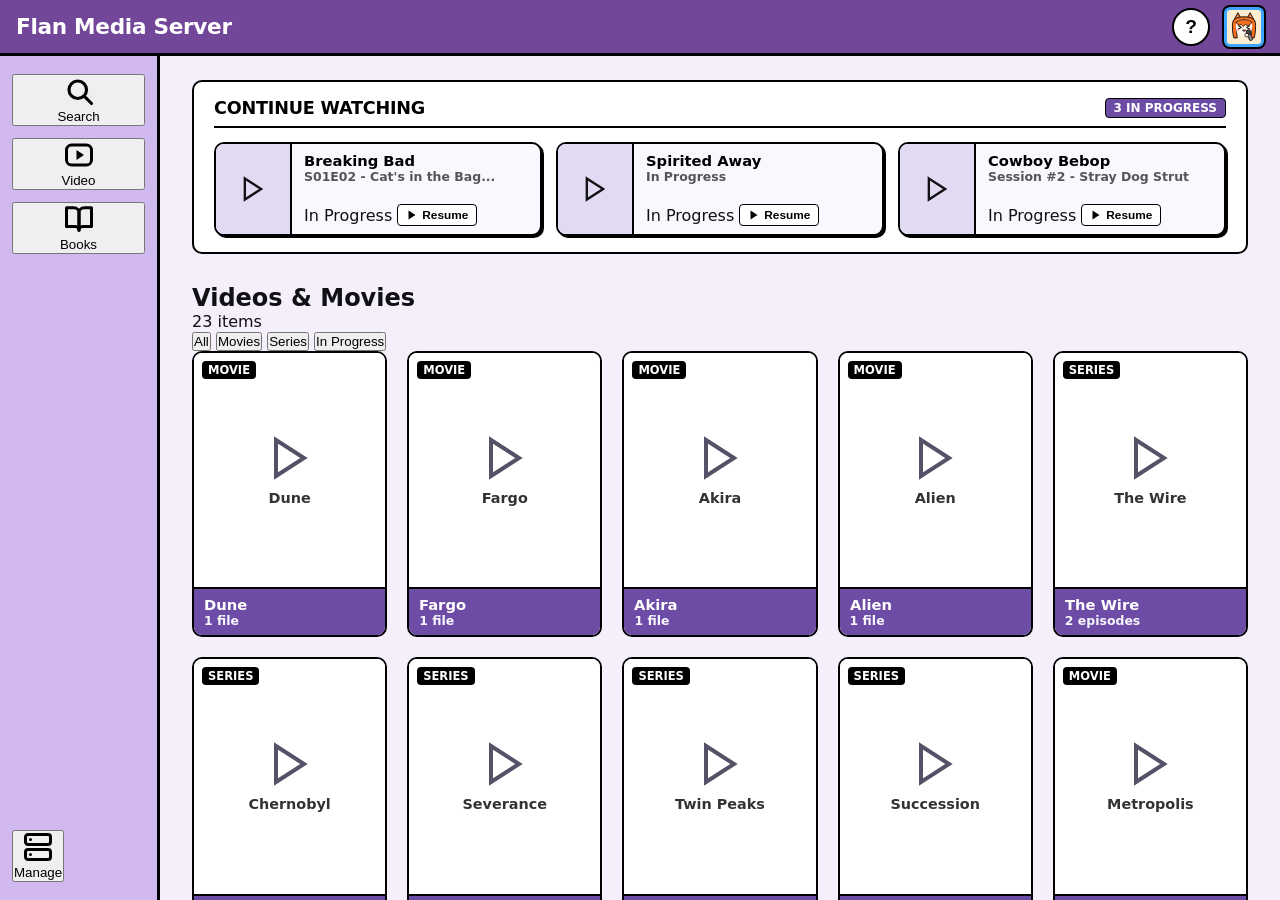
==== commit 61d7d621: "Finishing the planning stage of the project The documentation and the mockup are already in a good e" ====
--- a/prototype-mockup/index.html
+++ b/prototype-mockup/index.html
@@ -36,25 +36,60 @@
        ========================================================================= -->
   <div id="app-container" class="app-container">
     <!-- Left Sidebar (Desktop) / Bottom Navigation Bar (Mobile) -->
-    <aside id="left-sidebar" class="left-sidebar">
-      <!-- Semantic Navigation Wrapper (WCAG 1.3.1) - No arrows, pure rail buttons -->
-      <nav class="sidebar-nav" aria-label="Main Navigation">
-        <!-- Tactile Video Button -->
-        <button id="nav-video-btn" class="sidebar-nav-btn active" aria-current="page">
-          Video
-        </button>
-
-        <!-- Tactile Books Button -->
-        <button id="nav-books-btn" class="sidebar-nav-btn">
-          Books
+    <aside id="left-sidebar" class="left-sidebar" aria-label="Main Navigation">
+      <!-- Semantic Navigation Wrapper (WCAG 1.3.1) - Discord x YouTube Hybrid Rail -->
+      <nav class="sidebar-nav" aria-label="Media Library">
+        <!-- Search Item (Navigates to #search) -->
+        <button id="nav-search-btn" class="sidebar-nav-item" title="Search Library (/)" aria-label="Search Library">
+          <div class="nav-indicator-pill" aria-hidden="true"></div>
+          <div class="nav-squircle">
+            <svg viewBox="0 0 24 24" width="30" height="30" fill="none" stroke="currentColor" stroke-width="2.5" stroke-linecap="round" stroke-linejoin="round" aria-hidden="true">
+              <circle cx="11" cy="11" r="7"/>
+              <line x1="16.5" y1="16.5" x2="22" y2="22"/>
+            </svg>
+          </div>
+          <span class="nav-rail-label">Search</span>
+        </button>
+
+        <!-- Video Item -->
+        <button id="nav-video-btn" class="sidebar-nav-item active" aria-current="page" title="Videos & Movies" aria-label="Videos & Movies">
+          <div class="nav-indicator-pill" aria-hidden="true"></div>
+          <div class="nav-squircle">
+            <svg viewBox="0 0 24 24" width="30" height="30" fill="none" stroke="currentColor" stroke-width="2.4" stroke-linecap="round" stroke-linejoin="round" aria-hidden="true">
+              <rect x="2" y="4" width="20" height="16" rx="4" ry="4"/>
+              <polygon points="10,8 16,12 10,16" fill="currentColor" stroke="none"/>
+            </svg>
+          </div>
+          <span class="nav-rail-label">Video</span>
+        </button>
+
+        <!-- Books Item -->
+        <button id="nav-books-btn" class="sidebar-nav-item" title="Books & Publications" aria-label="Books & Publications">
+          <div class="nav-indicator-pill" aria-hidden="true"></div>
+          <div class="nav-squircle">
+            <svg viewBox="0 0 24 24" width="30" height="30" fill="none" stroke="currentColor" stroke-width="2.4" stroke-linecap="round" stroke-linejoin="round" aria-hidden="true">
+              <path d="M2 3h6a4 4 0 0 1 4 4v14a3 3 0 0 0-3-3H2z"/>
+              <path d="M22 3h-6a4 4 0 0 0-4 4v14a3 3 0 0 1 3-3h7z"/>
+            </svg>
+          </div>
+          <span class="nav-rail-label">Books</span>
         </button>
       </nav>
 
       <!-- Pinned Bottom Section: Manage Server -->
       <div class="sidebar-bottom">
-        <button id="nav-manage-btn" class="sidebar-manage-btn" aria-label="Manage Server">
-          <span class="desktop-manage-label">Manage Server</span>
-          <span class="mobile-manage-label">Manage</span>
+        <div class="sidebar-divider" aria-hidden="true"></div>
+        <button id="nav-manage-btn" class="sidebar-nav-item sidebar-manage-item" title="Manage Server" aria-label="Manage Server">
+          <div class="nav-indicator-pill" aria-hidden="true"></div>
+          <div class="nav-squircle">
+            <svg viewBox="0 0 24 24" width="30" height="30" fill="none" stroke="currentColor" stroke-width="2.4" stroke-linecap="round" stroke-linejoin="round" aria-hidden="true">
+              <rect x="2" y="2" width="20" height="8" rx="2" ry="2"/>
+              <rect x="2" y="14" width="20" height="8" rx="2" ry="2"/>
+              <line x1="6" y1="6" x2="6.01" y2="6"/>
+              <line x1="6" y1="18" x2="6.01" y2="18"/>
+            </svg>
+          </div>
+          <span class="nav-rail-label">Manage</span>
         </button>
       </div>
     </aside>
@@ -366,6 +401,8 @@
     </form>
   </dialog>
 
+
+
   <!-- Scripts -->
   <script src="js/mock-data.js"></script>
   <script src="js/app.js"></script>
